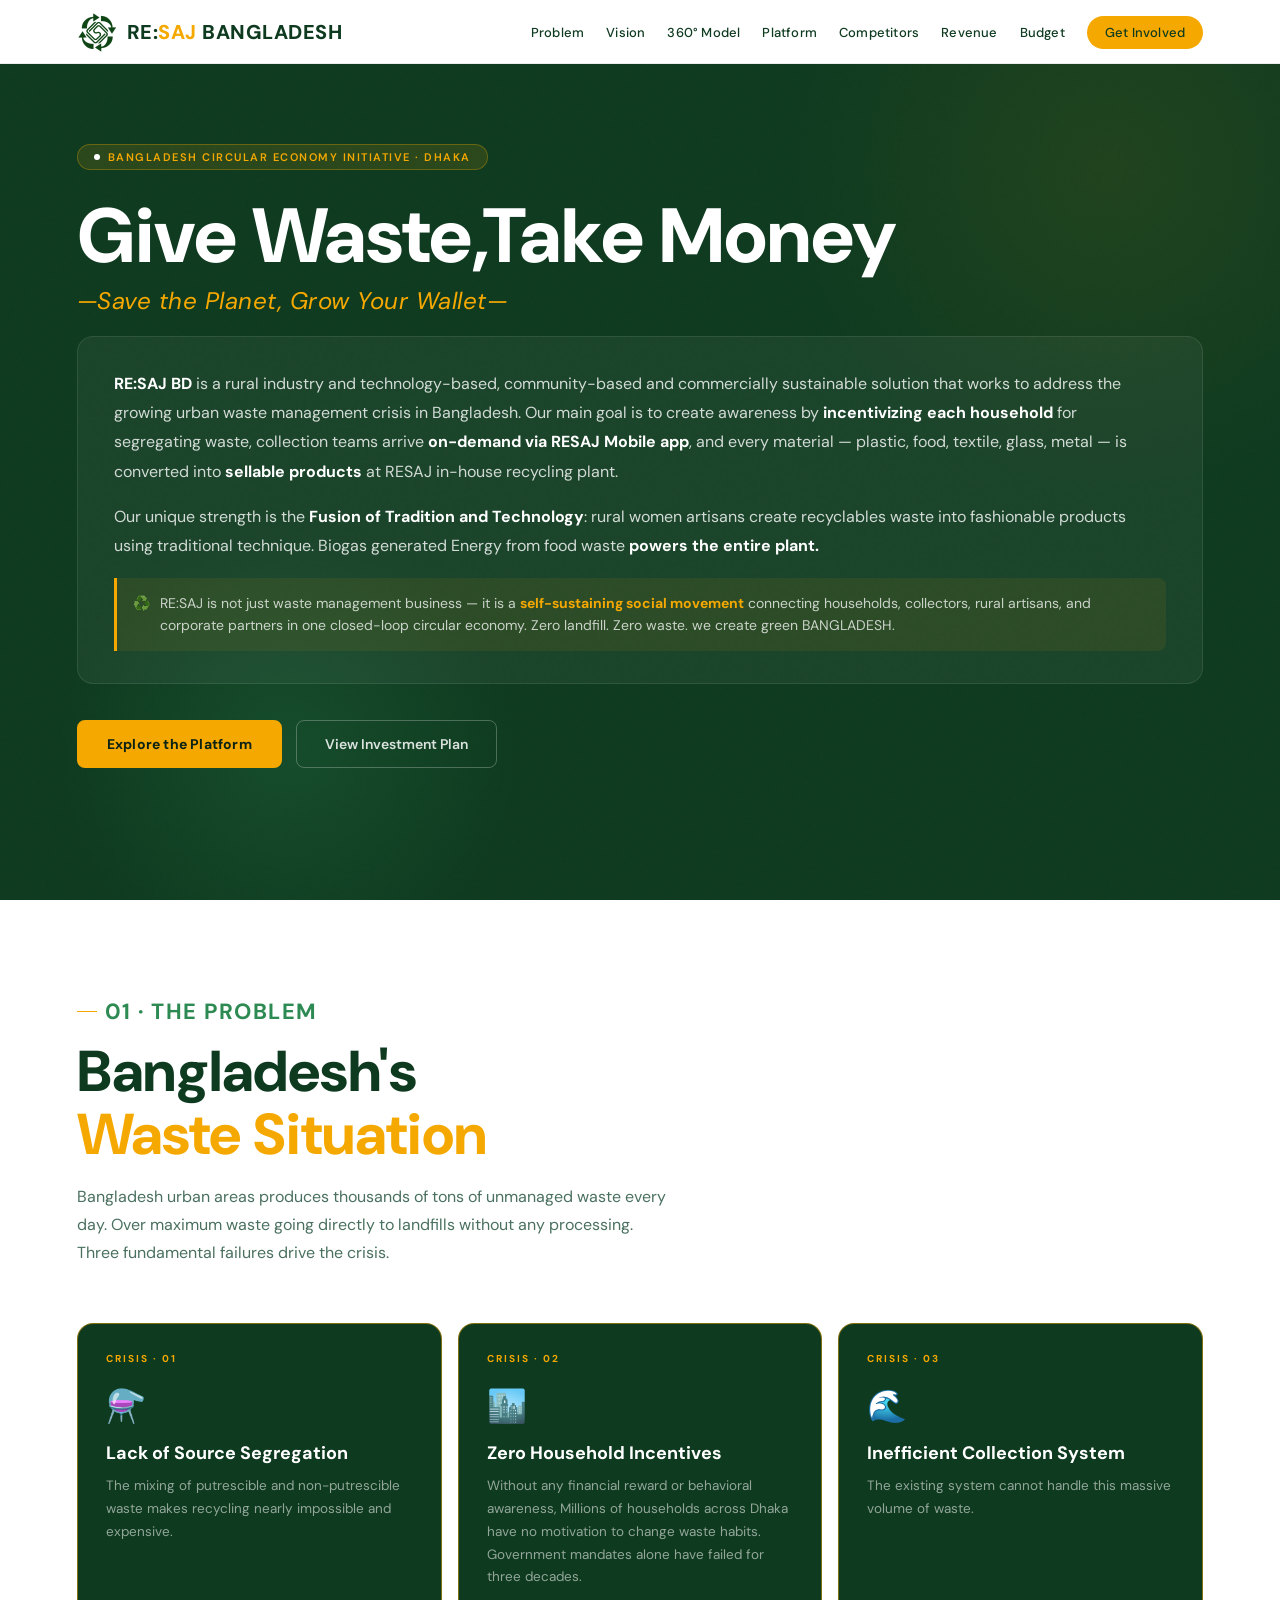
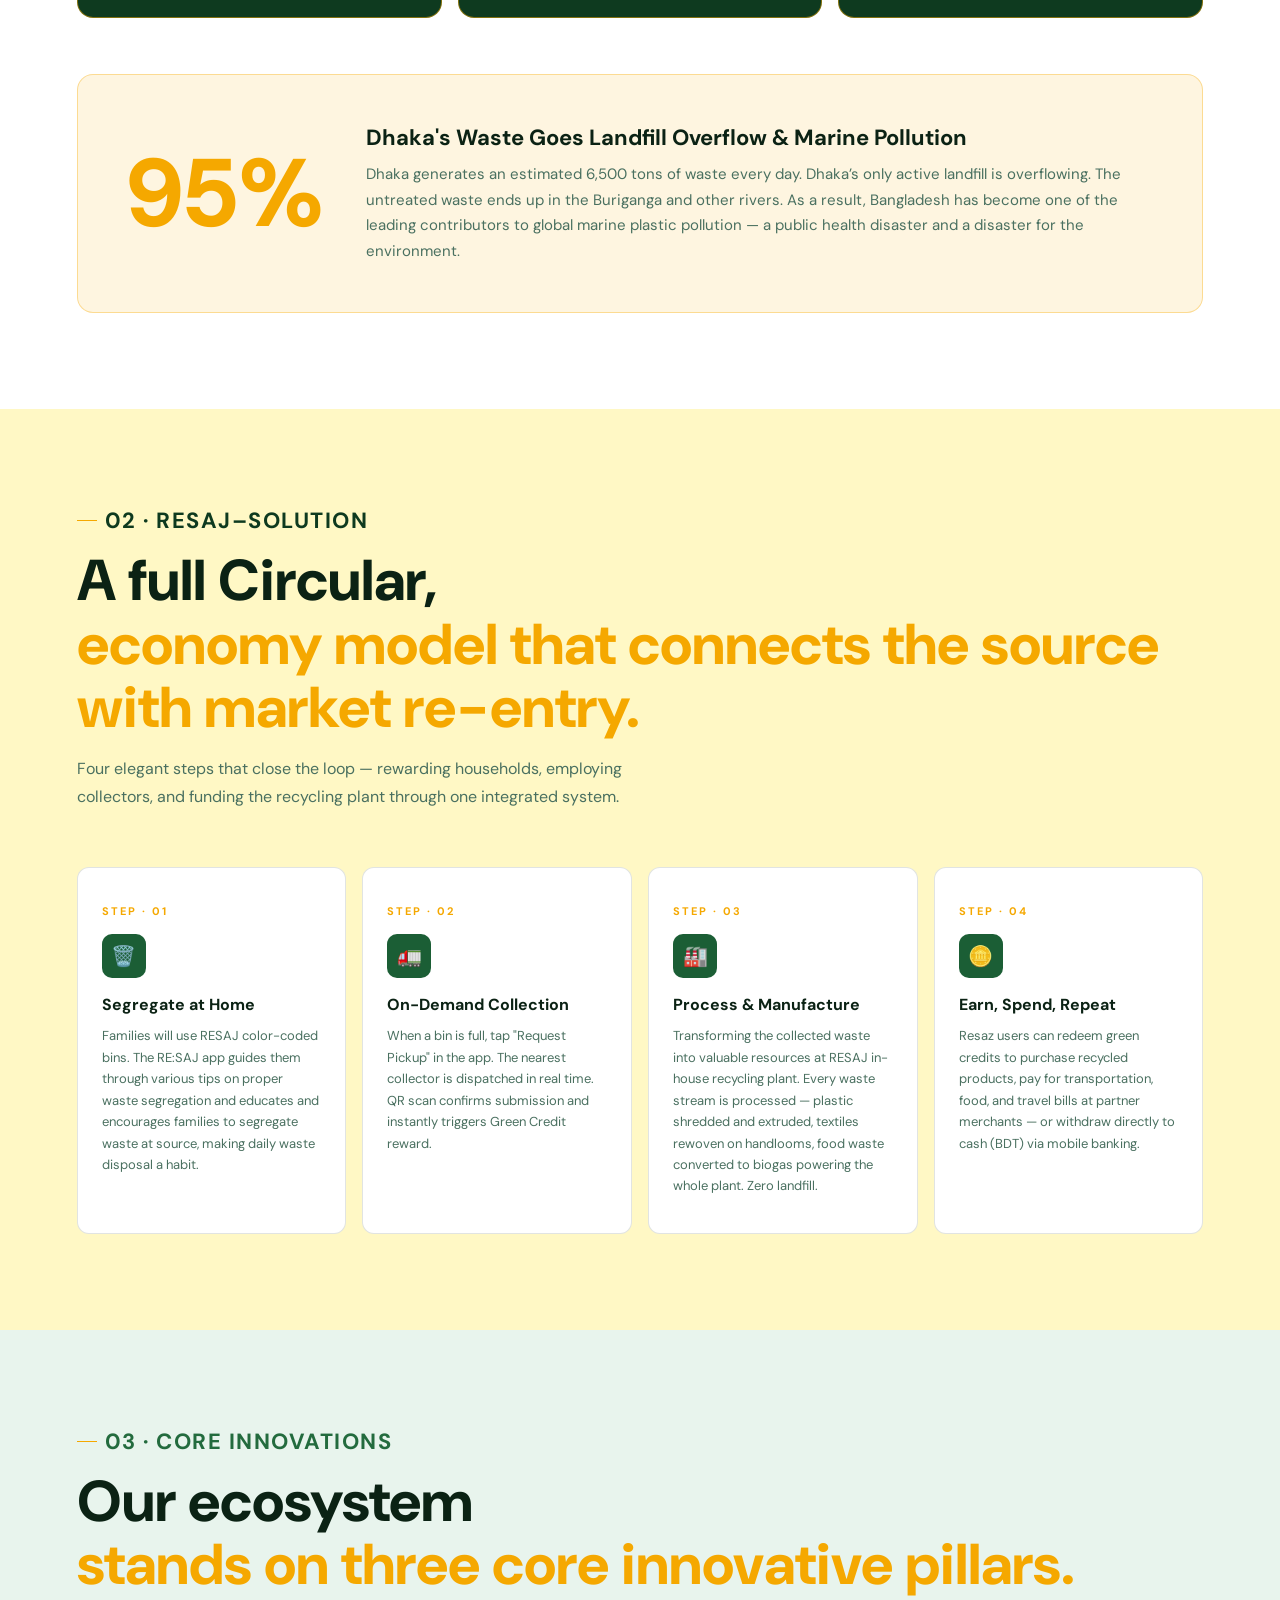
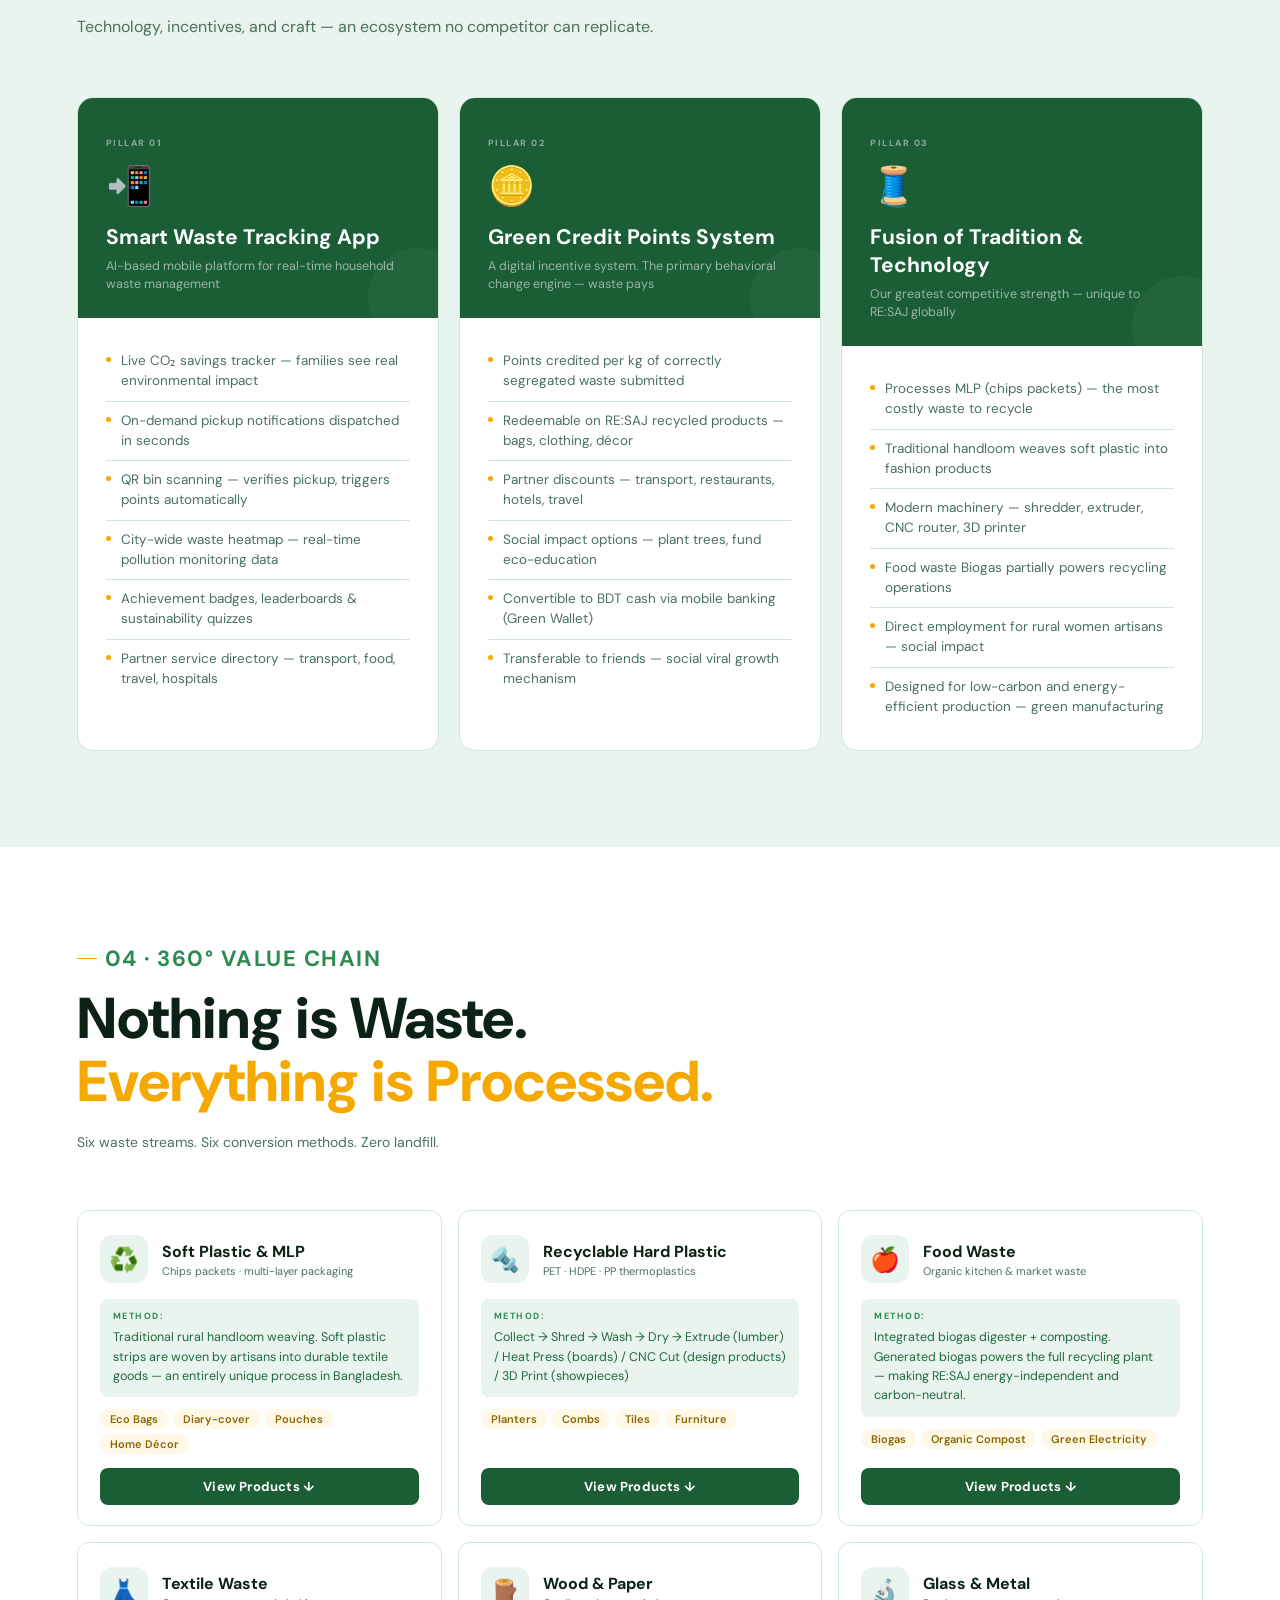
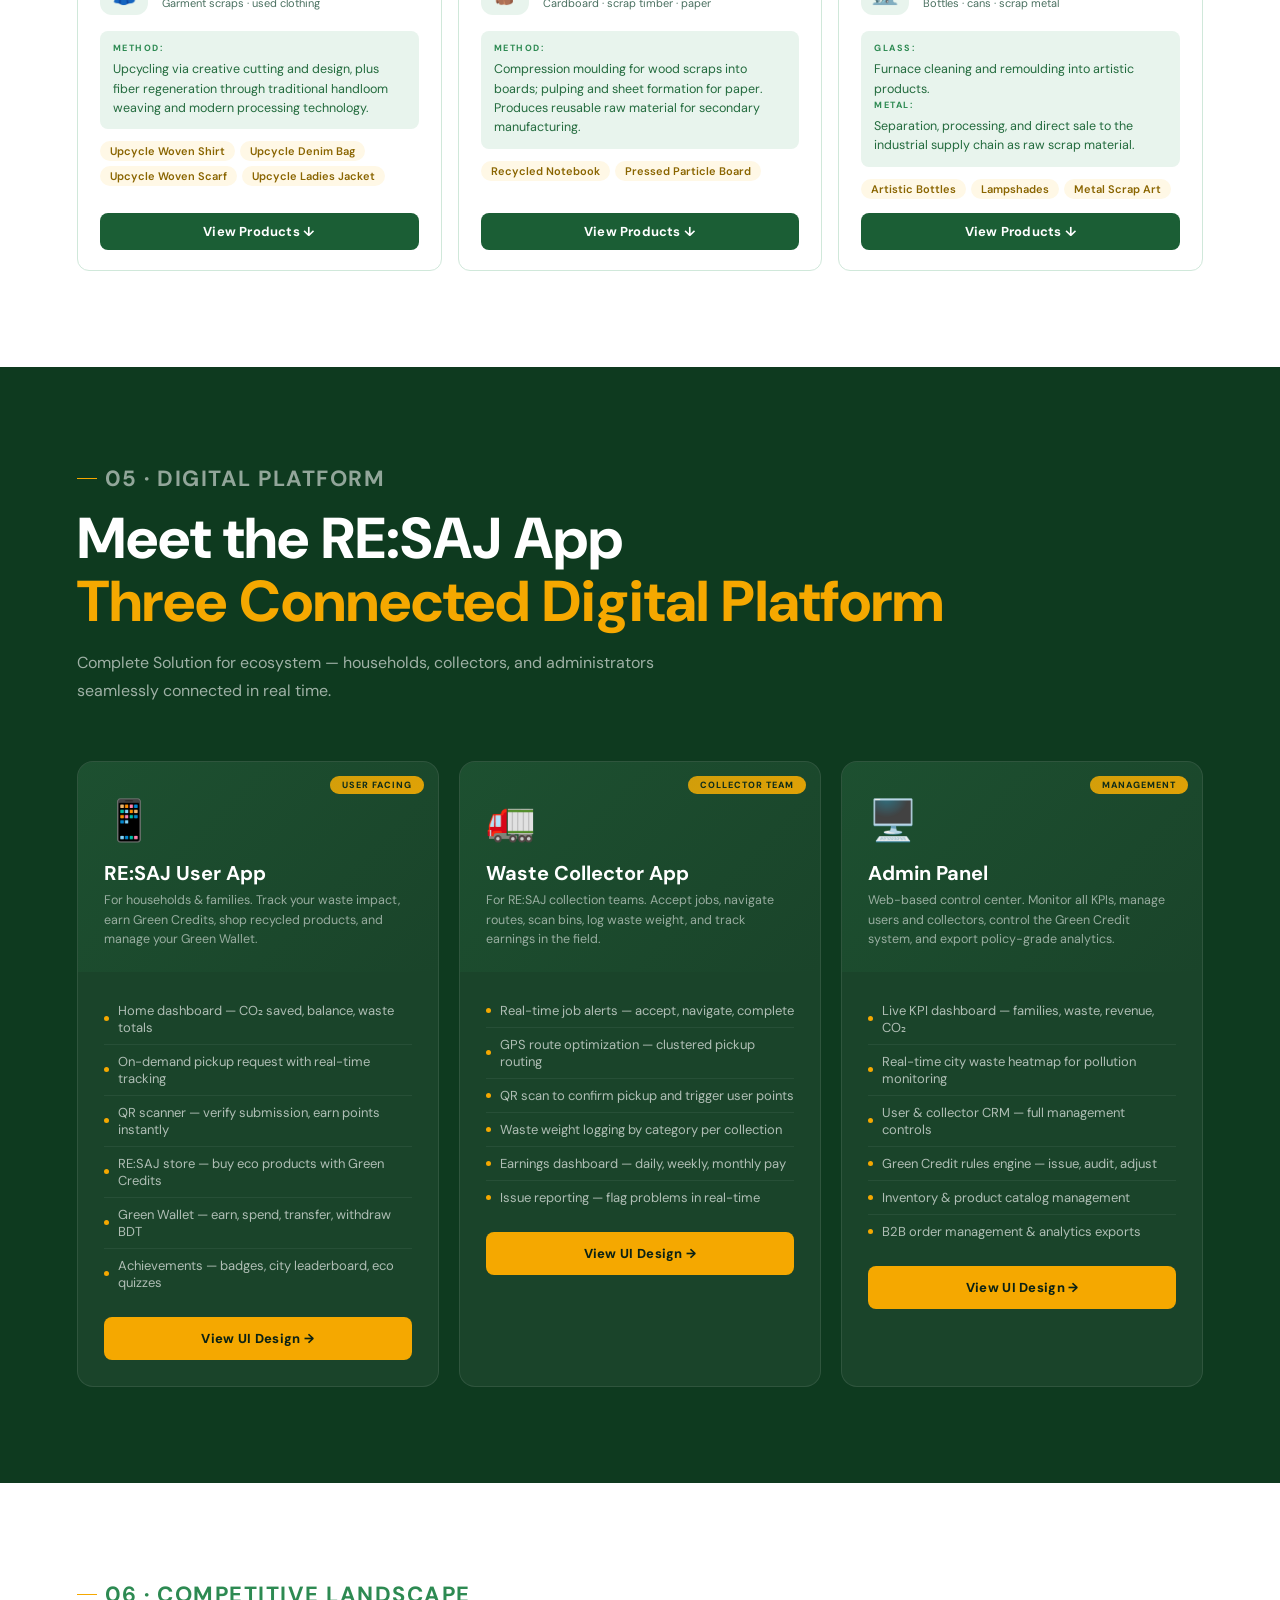
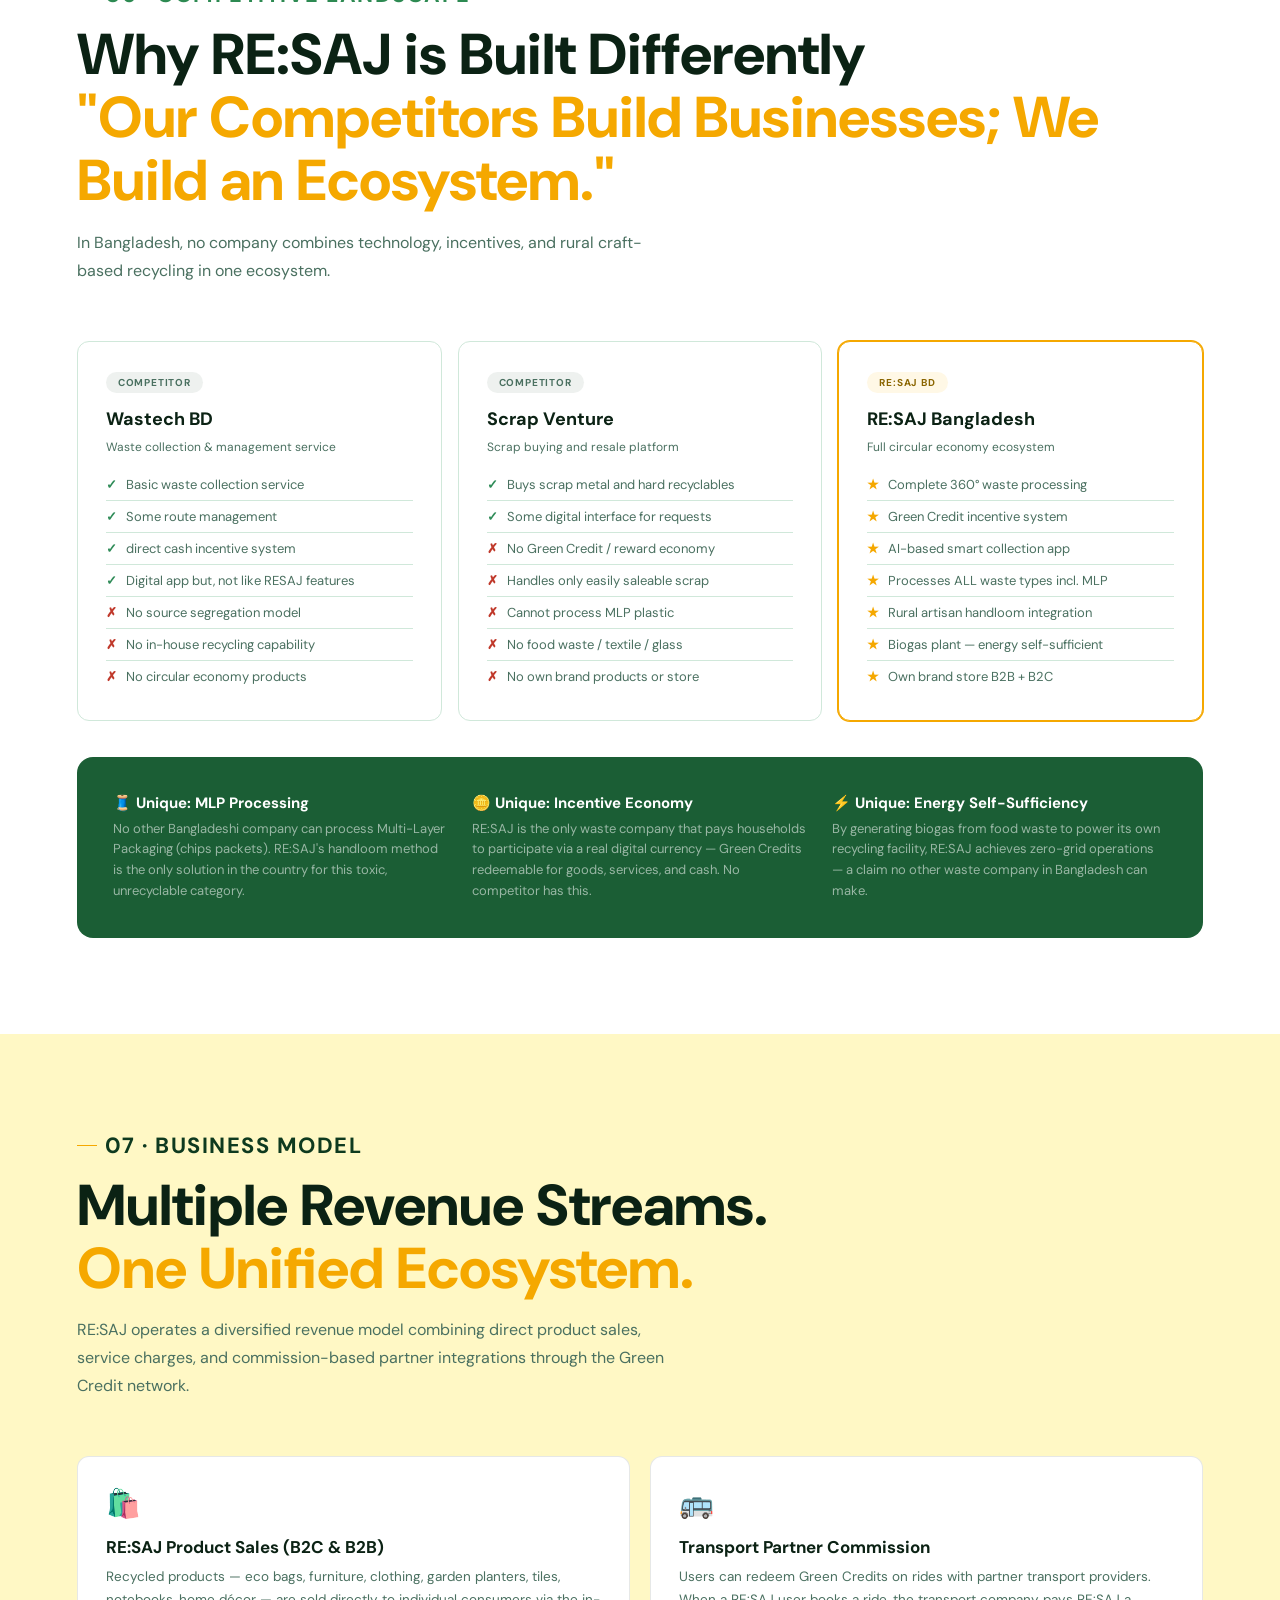
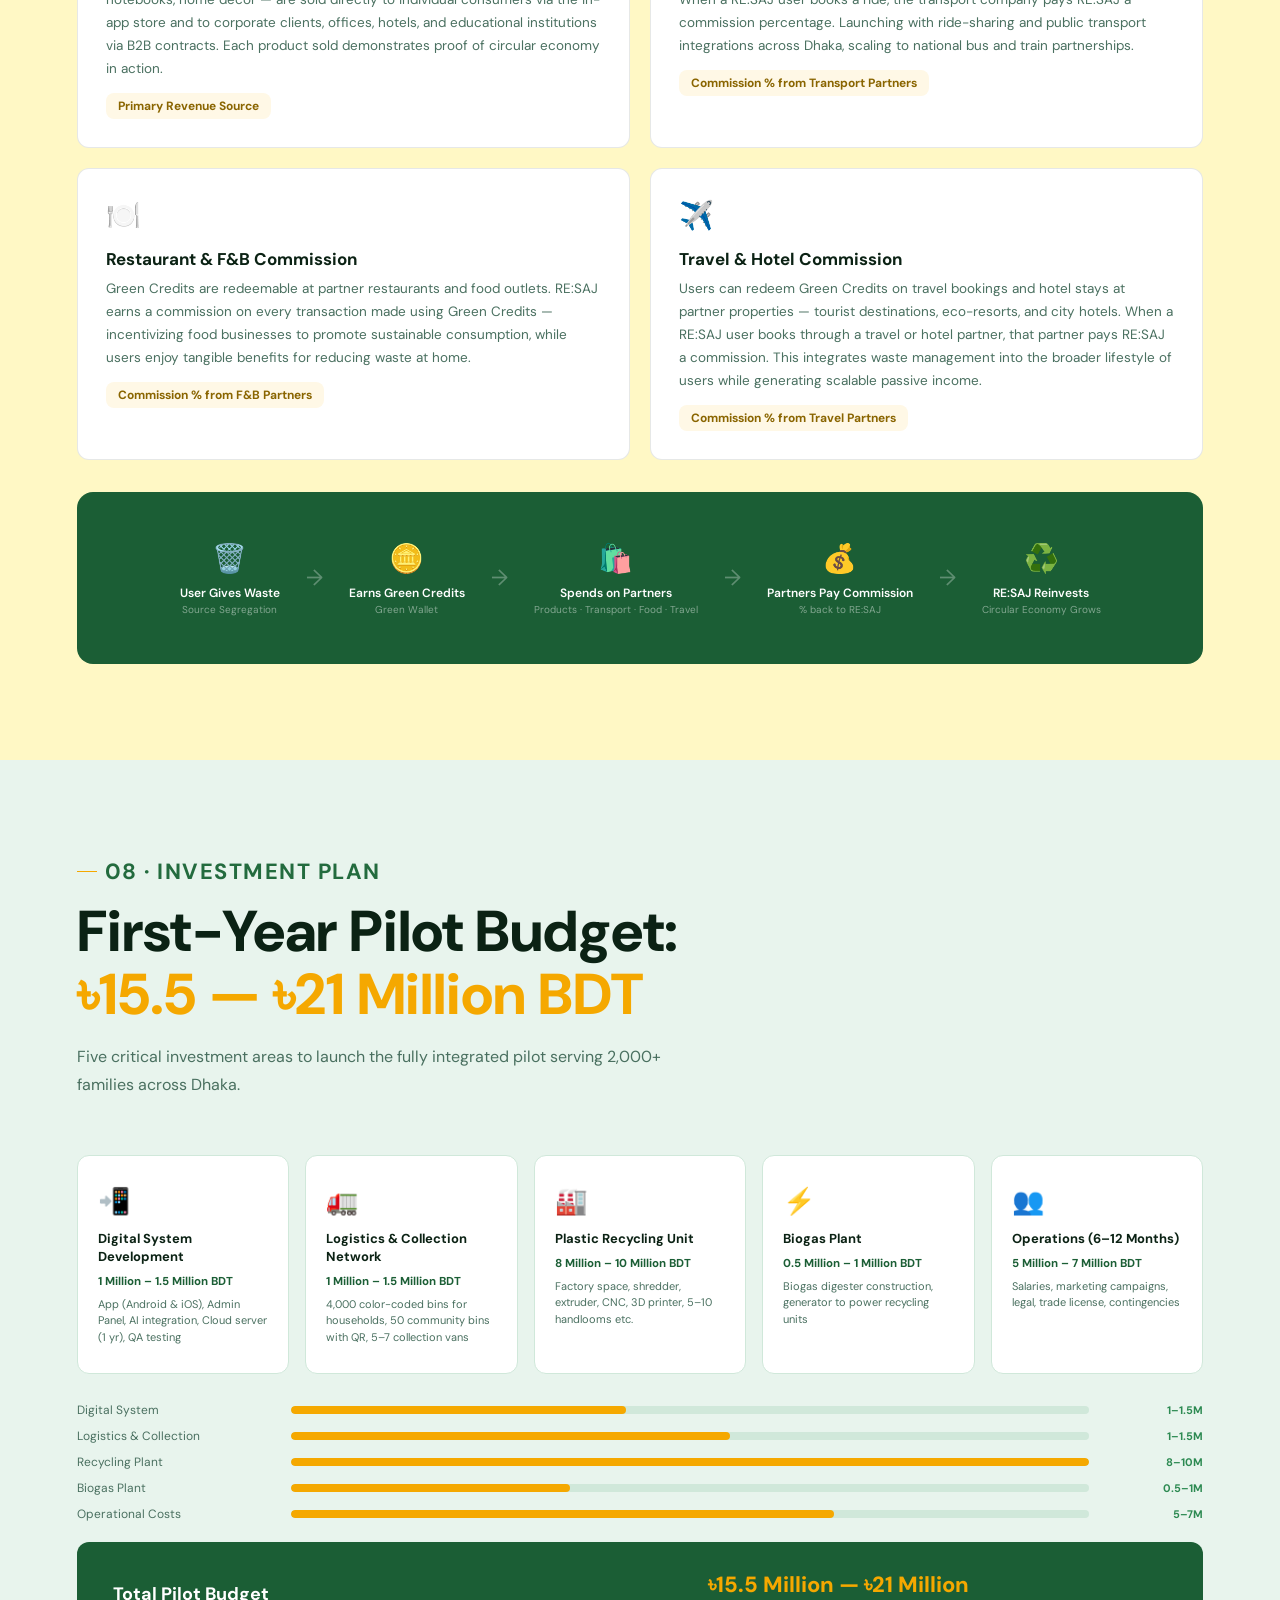
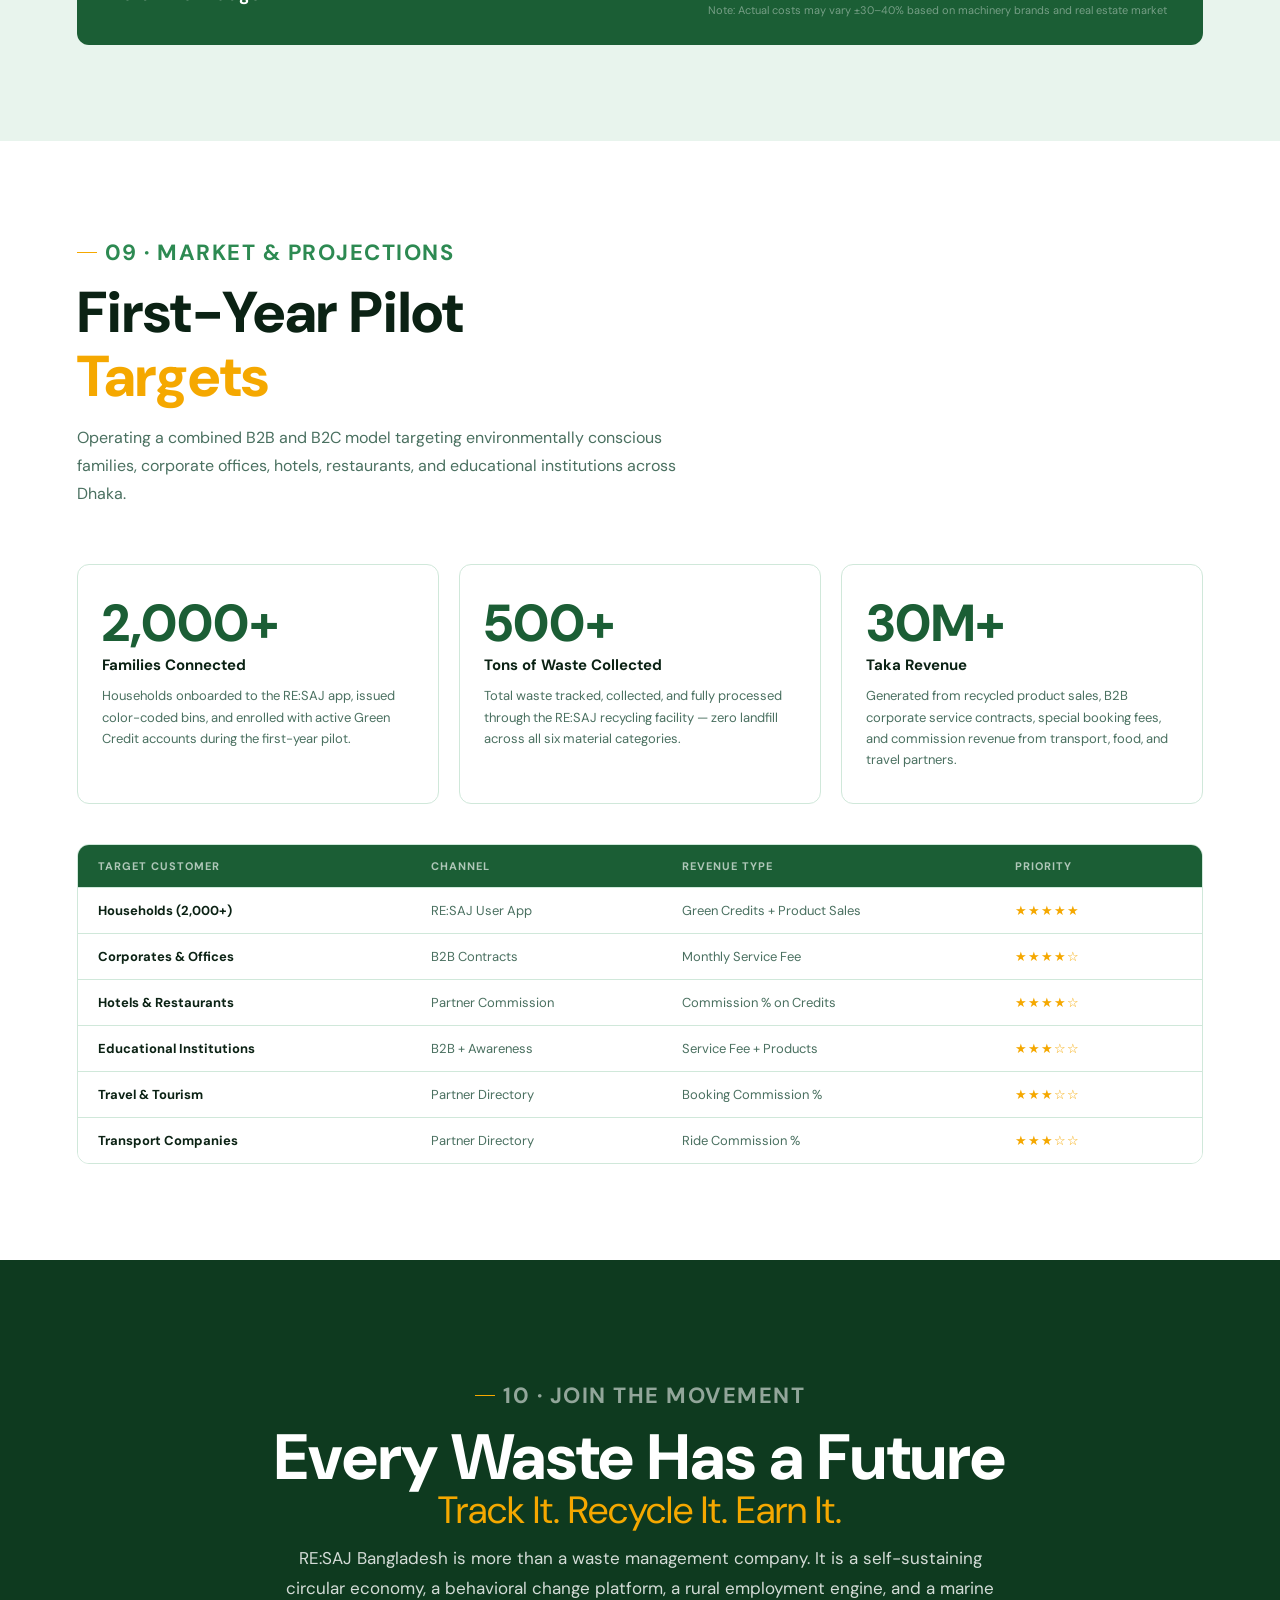
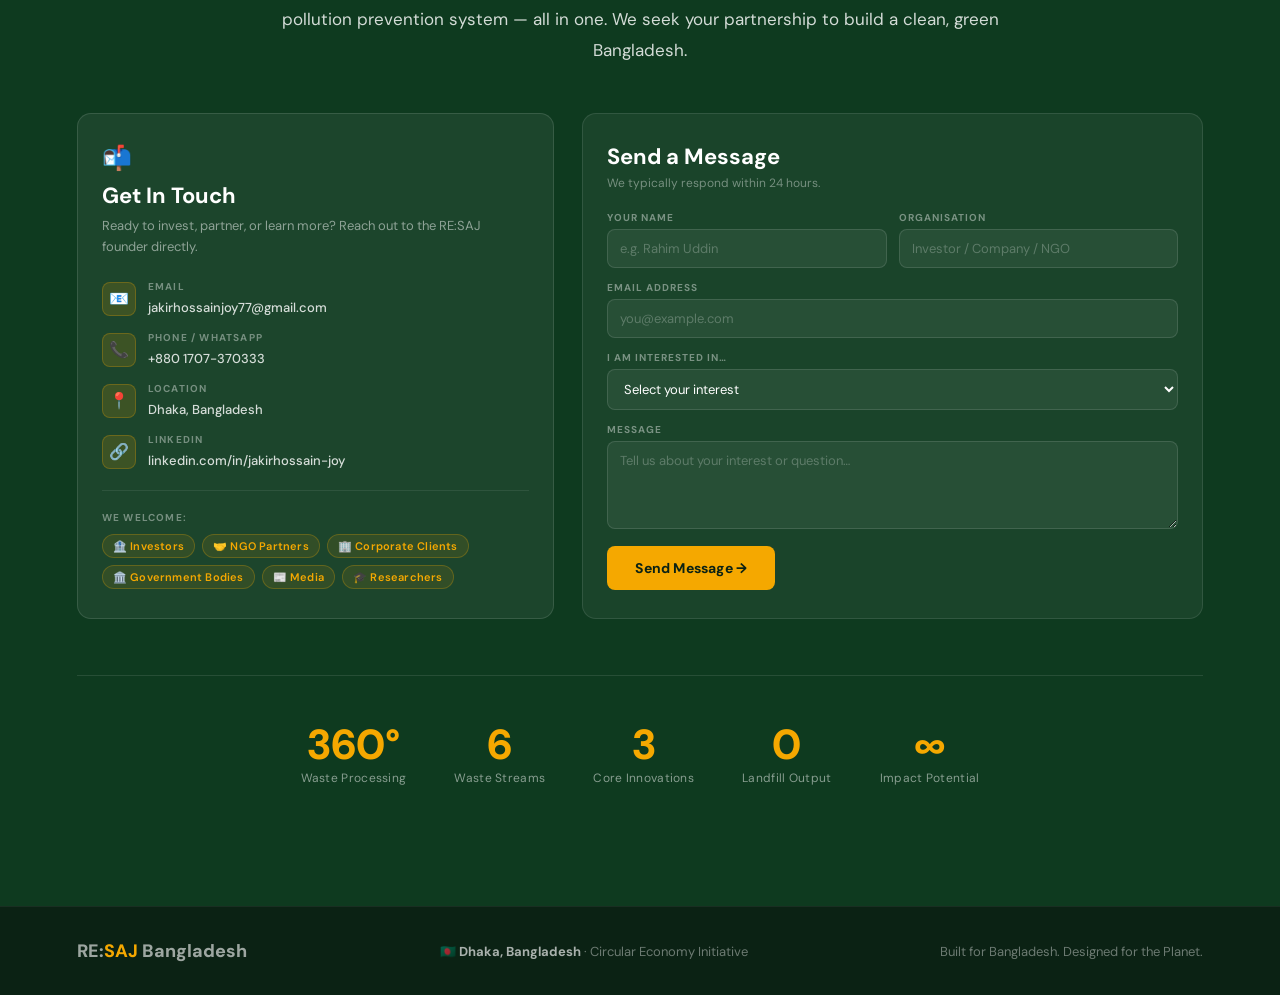
==== index.html @ 131d543c "Add files via upload" ====
<!DOCTYPE html>
<html lang="en">
<head>
<meta charset="UTF-8">
<meta name="viewport" content="width=device-width, initial-scale=1.0">
<title>RE:SAJ Bangladesh — Give Waste, Take Money</title>
<link rel="preconnect" href="https://fonts.googleapis.com">
<link rel="preconnect" href="https://fonts.gstatic.com" crossorigin>
<link href="https://fonts.googleapis.com/css2?family=DM+Sans:ital,opsz,wght@0,9..40,300;0,9..40,400;0,9..40,500;0,9..40,600;0,9..40,700;0,9..40,800;1,9..40,400&display=swap" rel="stylesheet">
<link rel="stylesheet" href="style.css">
</head>
<body>
<!-- ══════════════════════════════════════════
     NAV
══════════════════════════════════════════ -->
<nav><a href="#home" class="nav-brand" style="display: flex; align-items: center; gap: 10px;">
  <img 
    src="images/resaj_logo.png" 
    alt="RE:SAJ Logo" 
    style="height: 40px; width: auto; border-radius: 8px;"
  >
  <div class="nav-wordmark">RE:<em>SAJ</em> BANGLADESH</div>
</a>
  <ul class="nav-links">
    <li><a href="#problem">Problem</a></li>
    <li><a href="#vision">Vision</a></li>
    <li><a href="#waste">360° Model</a></li>
    <li><a href="#apps">Platform</a></li>
    <li><a href="#competitors">Competitors</a></li>
    <li><a href="#business">Revenue</a></li>
    <li><a href="#budget">Budget</a></li>
    <li><a href="#conclusion" class="nav-pill">Get Involved</a></li>
  </ul>
  <button class="hamburger" id="hamburger" aria-label="Toggle menu">
    <span></span><span></span><span></span>
  </button>
</nav>
<div class="mobile-menu" id="mobile-menu">
  <a href="#problem" onclick="closeMobileMenu()">Problem</a>
  <a href="#vision" onclick="closeMobileMenu()">Vision</a>
  <a href="#waste" onclick="closeMobileMenu()">360° Model</a>
  <a href="#apps" onclick="closeMobileMenu()">Platform</a>
  <a href="#competitors" onclick="closeMobileMenu()">Competitors</a>
  <a href="#business" onclick="closeMobileMenu()">Revenue</a>
  <a href="#budget" onclick="closeMobileMenu()">Budget</a>
  <a href="#conclusion" class="mob-pill" onclick="closeMobileMenu()">Get Involved</a>
</div>
<!-- ══════════════════════════════════════════
     HERO
══════════════════════════════════════════ -->
<section class="hero" id="home">
  <div class="hero-glow"></div>
  <div class="hero-glow2"></div>
  <div class="hero-inner">
    <div>
      <div class="hero-eyebrow">
        <span class="pulse"></span>
        Bangladesh Circular Economy Initiative · Dhaka
      </div>
      <h1 class="hero-title display">
        Give Waste,Take Money
      </h1>
      <p class="hero-subtitle"><span class="accent">—Save the Planet, Grow Your Wallet—</span></p></div>
      <!-- HERO SUMMARY — full description instead of app mockup -->
      <div class="hero-summary-card">
        <p>
          <strong>RE:SAJ BD</strong> is a rural industry and technology-based, community-based and commercially sustainable solution that works to address the growing urban waste management crisis in Bangladesh. Our main goal is to create awareness by <strong>incentivizing each household </strong> for segregating waste, collection teams arrive
          <strong>on-demand via RESAJ Mobile app</strong>, and every material — plastic, food, textile, glass, metal —
          is converted into <strong>sellable products</strong> at RESAJ in-house recycling plant.
        </p>
        <p>
          Our unique strength is the <strong>Fusion of Tradition and Technology</strong>: rural women
          artisans create recyclables waste into fashionable products using traditional technique. Biogas generated Energy from food waste
          <strong>powers the entire plant.</strong>
        </p>
        <div class="summary-highlight">
          <span>♻️</span>
          <span>
            RE:SAJ is not just waste management business — it is a <strong>self-sustaining social movement</strong>
            connecting households, collectors, rural artisans, and corporate partners in one
            closed-loop circular economy. Zero landfill. Zero waste. we create green BANGLADESH.
          </span>
        </div>
      </div>
      <div class="hero-ctas">
        <a href="#apps" class="btn-gold">Explore the Platform</a>
        <a href="#budget" class="btn-outline">View Investment Plan</a>
      </div>
  </div><!-- /hero-inner -->
</section>
<!-- ══════════════════════════════════════════
     PROBLEM — 01 The Crisis
══════════════════════════════════════════ -->
<section class="problem-sec" id="problem">
  <div class="wrap">
    <div class="label label-inv">01 · The Problem</div>
    <h2 class="sec-title display">
      <span class="inv">Bangladesh's</span><br>
      <span class="o">Waste Situation</span>
    </h2>
    <p class="sec-lead inv">Bangladesh urban areas produces thousands of tons of unmanaged waste every day. Over maximum waste going directly to landfills without any processing. Three fundamental failures drive the crisis.</p>
    <div class="problem-grid reveal">
      <div class="prob-card">
        <div class="prob-num">CRISIS · 01</div>
        <span class="prob-icon">⚗️</span>
        <h3>Lack of Source Segregation</h3>
        <p>The mixing of putrescible and non-putrescible waste makes recycling nearly impossible and expensive.</p>
      </div>
      <div class="prob-card">
        <div class="prob-num">CRISIS · 02</div>
        <span class="prob-icon">🏙️</span>
        <h3>Zero Household Incentives</h3>
        <p>Without any financial reward or behavioral awareness, Millions of households across Dhaka have no motivation to change waste habits. Government mandates alone have failed for three decades.</p>
      </div>
      <div class="prob-card">
        <div class="prob-num">CRISIS · 03</div>
        <span class="prob-icon">🌊</span>
        <h3>Inefficient Collection System</h3>
        <p>The existing system cannot handle this massive volume of waste.</p>
      </div>
    </div>
    <div class="prob-stat reveal">
      <div class="prob-big-n">95%</div>
      <div class="prob-stat-text">
        <h3>Dhaka's Waste Goes Landfill Overflow & Marine Pollution</h3>
        <p>Dhaka generates an estimated 6,500 tons of waste every day. Dhaka’s only active landfill is overflowing. The untreated waste ends up in the Buriganga and other rivers. As a result, Bangladesh has become one of the leading contributors to global marine plastic pollution — a public health disaster and a disaster for the environment.</p>
      </div>
    </div>
  </div>
</section>
<!-- ══════════════════════════════════════════
     VISION — 02 How RE:SAJ Works
══════════════════════════════════════════ -->
<section class="vision-sec sec" id="vision">
  <div class="wrap">
    <div class="label">02 · RESAJ–Solution</div>
    <h2 class="sec-title display">
      A full Circular,<br><span class="o">economy model that connects the source with market re-entry.</span>
    </h2>
    <p class="sec-lead">Four elegant steps that close the loop — rewarding households, employing collectors, and funding the recycling plant through one integrated system.</p>
    <div class="vision-steps reveal">
      <div class="v-step">
        <div class="v-step-num">STEP · 01</div>
        <div class="v-step-icon">🗑️</div>
        <h3>Segregate at Home</h3>
        <p>Families will use RESAJ color-coded bins. The RE:SAJ app guides them through various tips on proper waste segregation and educates and encourages families to segregate waste at source, making daily waste disposal a habit.</p>
        <div class="v-step-bar"></div>
      </div>
      <div class="v-step">
        <div class="v-step-num">STEP · 02</div>
        <div class="v-step-icon">🚛</div>
        <h3>On-Demand Collection</h3>
        <p>When a bin is full, tap "Request Pickup" in the app. The nearest collector is dispatched in real time. QR scan confirms submission and instantly triggers Green Credit reward.</p>
        <div class="v-step-bar"></div>
      </div>
      <div class="v-step">
        <div class="v-step-num">STEP · 03</div>
        <div class="v-step-icon">🏭</div>
        <h3>Process & Manufacture</h3>
        <p>Transforming the collected waste into valuable resources at RESAJ in-house recycling plant. Every waste stream is processed — plastic shredded and extruded, textiles rewoven on handlooms, food waste converted to biogas powering the whole plant. Zero landfill.</p>
        <div class="v-step-bar"></div>
      </div>
      <div class="v-step">
        <div class="v-step-num">STEP · 04</div>
        <div class="v-step-icon">🪙</div>
        <h3>Earn, Spend, Repeat</h3>
        <p>Resaz users can redeem green credits to purchase recycled products, pay for transportation, food, and travel bills at partner merchants — or withdraw directly to cash (BDT) via mobile banking.</p>
        <div class="v-step-bar"></div>
      </div>
    </div>
  </div>
</section>
<!-- ══════════════════════════════════════════
     INNOVATIONS — 03 Core Pillars
══════════════════════════════════════════ -->
<section class="innov-sec sec" id="innovations">
  <div class="wrap">
    <div class="label">03 · Core Innovations</div>
    <h2 class="sec-title display">
      Our ecosystem <br><span class="o">stands on three core innovative pillars.</span>
    </h2>
    <p class="sec-lead">Technology, incentives, and craft — an ecosystem no competitor can replicate.</p>
<div class="innov-grid">
  <div class="innov-card">
    <div class="innov-head">
      <div class="innov-pill">Pillar 01</div>
      <span class="innov-ico">📲</span>
      <h3>Smart Waste Tracking App</h3>
      <p>AI-based mobile platform for real-time household waste management</p>
    </div>
    <div class="innov-body">
      <ul class="innov-list">
        <li><span class="innov-dot"></span>Live CO₂ savings tracker — families see real environmental impact</li>
        <li><span class="innov-dot"></span>On-demand pickup notifications dispatched in seconds</li>
        <li><span class="innov-dot"></span>QR bin scanning — verifies pickup, triggers points automatically</li>
        <li><span class="innov-dot"></span>City-wide waste heatmap — real-time pollution monitoring data</li>
        <li><span class="innov-dot"></span>Achievement badges, leaderboards & sustainability quizzes</li>
        <li><span class="innov-dot"></span>Partner service directory — transport, food, travel, hospitals</li>
      </ul>
    </div>
  </div>
  <div class="innov-card">
    <div class="innov-head">
      <div class="innov-pill">Pillar 02</div>
      <span class="innov-ico">🪙</span>
      <h3>Green Credit Points System</h3>
      <p>A digital incentive system. The primary behavioral change engine — waste pays</p>
    </div>
    <div class="innov-body">
      <ul class="innov-list">
        <li><span class="innov-dot"></span>Points credited per kg of correctly segregated waste submitted</li>
        <li><span class="innov-dot"></span>Redeemable on RE:SAJ recycled products — bags, clothing, décor</li>
        <li><span class="innov-dot"></span>Partner discounts — transport, restaurants, hotels, travel</li>
        <li><span class="innov-dot"></span>Social impact options — plant trees, fund eco-education</li>
        <li><span class="innov-dot"></span>Convertible to BDT cash via mobile banking (Green Wallet)</li>
        <li><span class="innov-dot"></span>Transferable to friends — social viral growth mechanism</li>
      </ul>
    </div>
  </div>
  <div class="innov-card">
    <div class="innov-head">
      <div class="innov-pill">Pillar 03</div>
      <span class="innov-ico">🧵</span>
      <h3>Fusion of Tradition &amp; Technology</h3>
      <p>Our greatest competitive strength — unique to RE:SAJ globally</p>
    </div>
    <div class="innov-body">
      <ul class="innov-list">
        <li><span class="innov-dot"></span>Processes MLP (chips packets) — the most costly waste to recycle</li>
        <li><span class="innov-dot"></span>Traditional handloom weaves soft plastic into fashion products</li>
        <li><span class="innov-dot"></span>Modern machinery — shredder, extruder, CNC router, 3D printer</li>
        <li><span class="innov-dot"></span>Food waste Biogas partially powers recycling operations</li>
        <li><span class="innov-dot"></span>Direct employment for rural women artisans — social impact</li>
        <li><span class="innov-dot"></span>Designed for low-carbon and energy-efficient production — green manufacturing</li>
      </ul>
    </div>
  </div>
</div>
</div>
</section>
<!-- ══════════════════════════════════════════
     WASTE 360 — 04 Value Chain
══════════════════════════════════════════ -->
<section class="waste-sec sec" id="waste">
  <div class="wrap">
  <div class="waste-header-row">
  <div>
    <div class="label">04 · 360° Value Chain</div>
    <h2 class="sec-title display">
      Nothing is Waste.<br><span class="o">Everything is Processed.</span>
    </h2>
    <p class="sec-lead" style="font-size:14px;">Six waste streams. Six conversion methods. Zero landfill.</p>
  </div>
</div>
    <div class="waste-grid reveal">
      <!-- CARD 1: Soft Plastic & MLP -->
      <div class="w-card">
        <div class="w-card-top">
          <div class="w-emoji-wrap">♻️</div>
          <div>
            <h3>Soft Plastic &amp; MLP</h3>
            <div class="w-card-type">Chips packets · multi-layer packaging</div>
          </div>
        </div>
        <div class="w-card-body">
          <div class="w-method">
            <strong>Method:</strong>Traditional rural handloom weaving. Soft plastic strips are woven by artisans into durable textile goods — an entirely unique process in Bangladesh.
          </div>
          <div class="w-tags">
            <span class="w-tag">Eco Bags</span>
            <span class="w-tag">Diary-cover</span>
            <span class="w-tag">Pouches</span>
            <span class="w-tag">Home Décor</span>
          </div>
        </div>
        <div class="w-card-footer">
          <button class="w-card-btn">View Products ↓</button>
        </div>
        <div class="w-products-panel">
          <div class="w-prod-label">Products from Soft Plastic</div>
          <div class="w-prod-grid">
            <div class="w-prod-item">
              <div class="w-prod-img">
                <img src="images/handcrafted-basketry-sling-bag.jpg">
              </div>
              <div class="w-prod-info">
                <div class="w-prod-name">Woven Eco Bag</div>
                <div class="w-prod-price">৳250</div>
              </div>
            </div>
            <div class="w-prod-item">
              <div class="w-prod-img">
                <img src="images/diary-cover.jpg">
              </div>
              <div class="w-prod-info">
                <div class="w-prod-name">Diary Cover</div>
                <div class="w-prod-price">৳400</div>
              </div>
            </div>
            <div class="w-prod-item">
              <div class="w-prod-img">
                <img src="images/baguette-bag.jpg">
              </div>
              <div class="w-prod-info">
                <div class="w-prod-name">Woven Pouch</div>
                <div class="w-prod-price">৳180</div>
              </div>
            </div>
            <div class="w-prod-item">
              <div class="w-prod-img">
                <img src="images/handwoven-upcycled-small-grow-pot.jpg">
              </div>
              <div class="w-prod-info">
                <div class="w-prod-name">Home Décor</div>
                <div class="w-prod-price">৳350</div>
              </div>
            </div>
          </div>
        </div>
      </div>
      <!-- CARD 2: Hard Plastic -->
      <div class="w-card">
        <div class="w-card-top">
          <div class="w-emoji-wrap">🔩</div>
          <div>
            <h3>Recyclable Hard Plastic</h3>
            <div class="w-card-type">PET · HDPE · PP thermoplastics</div>
          </div>
        </div>
        <div class="w-card-body">
          <div class="w-method">
            <strong>Method:</strong>Collect → Shred → Wash → Dry → Extrude (lumber) / Heat Press (boards) / CNC Cut (design products) / 3D Print (showpieces)
          </div>
          <div class="w-tags">
            <span class="w-tag">Planters</span>
            <span class="w-tag">Combs</span>
            <span class="w-tag">Tiles</span>
            <span class="w-tag">Furniture</span>
          </div>
        </div>
        <div class="w-card-footer">
          <button class="w-card-btn">View Products ↓</button>
        </div>
        <div class="w-products-panel">
          <div class="w-prod-label">Products from Hard Plastic</div>
          <div class="w-prod-grid">
            <div class="w-prod-item">
              <div class="w-prod-img">
                <img src="images/Recycled_Planter.jpg">
              </div>
              <div class="w-prod-info">
                <div class="w-prod-name">Recycled Planter</div>
                <div class="w-prod-price">৳350</div>
              </div>
            </div>
            <div class="w-prod-item">
              <div class="w-prod-img">
                <img src="images/Recycled_Plastic_combs.jpg">
              </div>
              <div class="w-prod-info">
                <div class="w-prod-name">Recycled Plastic Combs</div>
                <div class="w-prod-price">৳600</div>
              </div>
            </div>
            <div class="w-prod-item">
              <div class="w-prod-img">
                <img src="images/Plastic_Bottle_Tile.jpg">
              </div>
              <div class="w-prod-info">
                <div class="w-prod-name">Eco Tiles</div>
                <div class="w-prod-price">৳120/pc</div>
              </div>
            </div>
            <div class="w-prod-item">
              <div class="w-prod-img">
                <img src="images/recycled_furniture.jpg">
              </div>
              <div class="w-prod-info">
                <div class="w-prod-name">Recycled Furniture</div>
                <div class="w-prod-price">৳2,200</div>
              </div>
            </div>
          </div>
        </div>
      </div>
      <!-- CARD 3: Food Waste -->
      <div class="w-card">
        <div class="w-card-top">
          <div class="w-emoji-wrap">🍎</div>
          <div>
            <h3>Food Waste</h3>
            <div class="w-card-type">Organic kitchen &amp; market waste</div>
          </div>
        </div>
        <div class="w-card-body">
          <div class="w-method">
            <strong>Method:</strong>Integrated biogas digester + composting. Generated biogas powers the full recycling plant — making RE:SAJ energy-independent and carbon-neutral.
          </div>
          <div class="w-tags">
            <span class="w-tag">Biogas </span>
            <span class="w-tag">Organic Compost</span>
            <span class="w-tag">Green Electricity</span>
          </div>
        </div>
        <div class="w-card-footer">
          <button class="w-card-btn">View Products ↓</button>
        </div>
        <div class="w-products-panel">
          <div class="w-prod-label">Products from Food Waste</div>
          <div class="w-prod-grid">
            <div class="w-prod-item">
              <div class="w-prod-img">
                <img src="images/biogas.jpg">
              </div>
              <div class="w-prod-info">
                <div class="w-prod-name">Biogas</div>
                <div class="w-prod-price">RESAJ Plant Power</div>
              </div>
            </div>
            <div class="w-prod-item">
              <div class="w-prod-img">
                <img src="images/Organic_Compost.jpg">
              </div>
              <div class="w-prod-info">
                <div class="w-prod-name">Organic Compost</div>
                <div class="w-prod-price">৳80/kg</div>
              </div>
            </div>
          </div>
        </div>
      </div>
      <!-- CARD 4: Textile Waste -->
      <div class="w-card">
        <div class="w-card-top">
          <div class="w-emoji-wrap">👗</div>
          <div>
            <h3>Textile Waste</h3>
            <div class="w-card-type">Garment scraps · used clothing</div>
          </div>
        </div>
        <div class="w-card-body">
          <div class="w-method">
            <strong>Method:</strong>Upcycling via creative cutting and design, plus fiber regeneration through traditional handloom weaving and modern processing technology.
          </div>
          <div class="w-tags">
            <span class="w-tag">Upcycle Woven Shirt</span>
            <span class="w-tag">Upcycle Denim Bag</span>
            <span class="w-tag">Upcycle Woven Scarf</span>
            <span class="w-tag">Upcycle Ladies Jacket</span>
          </div>
        </div>
        <div class="w-card-footer">
          <button class="w-card-btn">View Products ↓</button>
        </div>
        <div class="w-products-panel">
          <div class="w-prod-label">Products from Textile Waste</div>
          <div class="w-prod-grid">
            <div class="w-prod-item">
              <div class="w-prod-img">
                <img src="images/upcycle_woven_shirt.jpg">
              </div>
              <div class="w-prod-info">
                <div class="w-prod-name">Upcycle Woven Shirt</div>
                <div class="w-prod-price">৳250</div>
              </div>
            </div>
            <div class="w-prod-item">
              <div class="w-prod-img">
                <img src="images/upcycled-denim-laptop-bag.jpg">
              </div>
              <div class="w-prod-info">
                <div class="w-prod-name">Upcycle Denim Bag</div>
                <div class="w-prod-price">৳150</div>
              </div>
            </div>
            <div class="w-prod-item">
              <div class="w-prod-img">
                <img src="images/upcycle_woven_scarf.jpg">
              </div>
              <div class="w-prod-info">
                <div class="w-prod-name">Upcycle Woven Scarf</div>
                <div class="w-prod-price">৳200</div>
              </div>
            </div>
            <div class="w-prod-item">
              <div class="w-prod-img">
                <img src="images/upcycle_ladies_jacket.jpg">
              </div>
              <div class="w-prod-info">
                <div class="w-prod-name">Upcycle Ladies Jacket</div>
                <div class="w-prod-price">৳300</div>
              </div>
            </div>
          </div>
        </div>
      </div>
      <!-- CARD 5: Wood & Paper -->
      <div class="w-card">
        <div class="w-card-top">
          <div class="w-emoji-wrap">🪵</div>
          <div>
            <h3>Wood &amp; Paper</h3>
            <div class="w-card-type">Cardboard · scrap timber · paper</div>
          </div>
        </div>
        <div class="w-card-body">
          <div class="w-method">
            <strong>Method:</strong>Compression moulding for wood scraps into boards; pulping and sheet formation for paper. Produces reusable raw material for secondary manufacturing.
          </div>
          <div class="w-tags">
            <span class="w-tag">Recycled Notebook</span>
            <span class="w-tag">Pressed Particle Board</span>
          </div>
        </div>
        <div class="w-card-footer">
          <button class="w-card-btn">View Products ↓</button>
        </div>
        <div class="w-products-panel">
          <div class="w-prod-label">Products from Wood &amp; Paper</div>
          <div class="w-prod-grid">
            <div class="w-prod-item">
              <div class="w-prod-img">
                <img src="images/Recycled_Notebook.jpg">
              </div>
              <div class="w-prod-info">
                <div class="w-prod-name">Recycled Notebook</div>
                <div class="w-prod-price">৳150</div>
              </div>
            </div>
            <div class="w-prod-item">
              <div class="w-prod-img">
                <img src="images/Pressed_Partex_Board.jpg">
              </div>
              <div class="w-prod-info">
                <div class="w-prod-name">Pressed Partex Board</div>
                <div class="w-prod-price">৳500/sheet</div>
              </div>
            </div>
          </div>
        </div>
      </div>
      <!-- CARD 6: Glass & Metal -->
      <div class="w-card">
        <div class="w-card-top">
          <div class="w-emoji-wrap">🔬</div>
          <div>
            <h3>Glass &amp; Metal</h3>
            <div class="w-card-type">Bottles · cans · scrap metal</div>
          </div>
        </div>
        <div class="w-card-body">
          <div class="w-method">
            <strong>Glass:</strong> Furnace cleaning and remoulding into artistic products. <strong>Metal:</strong> Separation, processing, and direct sale to the industrial supply chain as raw scrap material.
          </div>
          <div class="w-tags">
            <span class="w-tag">Artistic Bottles</span>
            <span class="w-tag">Lampshades</span>
            <span class="w-tag">Metal Scrap Art</span>
          </div>
        </div>
        <div class="w-card-footer">
          <button class="w-card-btn">View Products ↓</button>
        </div>
        <div class="w-products-panel">
          <div class="w-prod-label">Products from Glass &amp; Metal</div>
          <div class="w-prod-grid">
            <div class="w-prod-item">
              <div class="w-prod-img">
                <img src="images/Recycled_Glass_Products.jpg">
              </div>
              <div class="w-prod-info">
                <div class="w-prod-name">Art Glass Bottle</div>
                <div class="w-prod-price">৳380</div>
              </div>
            </div>
            <div class="w-prod-item">
              <div class="w-prod-img">
                <img src="images/waste_glass_lamp.jpg">
              </div>
              <div class="w-prod-info">
                <div class="w-prod-name">Glass Lampshade</div>
                <div class="w-prod-price">৳750</div>
              </div>
            </div>
            <div class="w-prod-item">
              <div class="w-prod-img">
                <img src="images/metal_scrap_art.jpg">
              </div>
              <div class="w-prod-info">
                <div class="w-prod-name"> Metal Scrap Art</div>
                <div class="w-prod-price">B2B Rate</div>
              </div>
            </div>
          </div>
        </div>
      </div>
    </div><!-- /waste-grid -->
  </div>
</section>
<!-- ══════════════════════════════════════════
     APPS — 05 Digital Platform
══════════════════════════════════════════ -->
<section class="apps-sec sec" id="apps">
  <div class="wrap">
    <div class="label label-inv">05 · Digital Platform</div>
    <h2 class="sec-title display">
      <span class="inv">Meet the RE:SAJ App</span><br>
      <span class="o">Three Connected Digital Platform</span>
    </h2>
    <p class="sec-lead inv">Complete Solution for ecosystem — households, collectors, and administrators seamlessly connected in real time.</p>
    <div class="apps-grid">
      <!-- User App Card -->
      <div class="app-card reveal" onclick="openModal('user')">
        <div class="app-card-tag">User Facing</div>
        <div class="app-card-head">
          <span class="app-card-ico">📱</span>
          <h3>RE:SAJ User App</h3>
          <p>For households &amp; families. Track your waste impact, earn Green Credits, shop recycled products, and manage your Green Wallet.</p>
        </div>
        <div class="app-card-body">
          <ul class="app-feat-list">
            <li><span class="feat-dot"></span>Home dashboard — CO₂ saved, balance, waste totals</li>
            <li><span class="feat-dot"></span>On-demand pickup request with real-time tracking</li>
            <li><span class="feat-dot"></span>QR scanner — verify submission, earn points instantly</li>
            <li><span class="feat-dot"></span>RE:SAJ store — buy eco products with Green Credits</li>
            <li><span class="feat-dot"></span>Green Wallet — earn, spend, transfer, withdraw BDT</li>
            <li><span class="feat-dot"></span>Achievements — badges, city leaderboard, eco quizzes</li>
          </ul>
          <button class="app-open-btn">View UI Design →</button>
        </div>
      </div>
      <!-- Collector App Card -->
      <div class="app-card reveal" style="transition-delay:.12s" onclick="openModal('collector')">
        <div class="app-card-tag">Collector Team</div>
        <div class="app-card-head">
          <span class="app-card-ico">🚛</span>
          <h3>Waste Collector App</h3>
          <p>For RE:SAJ collection teams. Accept jobs, navigate routes, scan bins, log waste weight, and track earnings in the field.</p>
        </div>
        <div class="app-card-body">
          <ul class="app-feat-list">
            <li><span class="feat-dot"></span>Real-time job alerts — accept, navigate, complete</li>
            <li><span class="feat-dot"></span>GPS route optimization — clustered pickup routing</li>
            <li><span class="feat-dot"></span>QR scan to confirm pickup and trigger user points</li>
            <li><span class="feat-dot"></span>Waste weight logging by category per collection</li>
            <li><span class="feat-dot"></span>Earnings dashboard — daily, weekly, monthly pay</li>
            <li><span class="feat-dot"></span>Issue reporting — flag problems in real-time</li>
          </ul>
          <button class="app-open-btn">View UI Design →</button>
        </div>
      </div>
      <!-- Admin Panel Card -->
      <div class="app-card reveal" style="transition-delay:.24s" onclick="openModal('admin')">
        <div class="app-card-tag">Management</div>
        <div class="app-card-head">
          <span class="app-card-ico">🖥️</span>
          <h3>Admin Panel</h3>
          <p>Web-based control center. Monitor all KPIs, manage users and collectors, control the Green Credit system, and export policy-grade analytics.</p>
        </div>
        <div class="app-card-body">
          <ul class="app-feat-list">
            <li><span class="feat-dot"></span>Live KPI dashboard — families, waste, revenue, CO₂</li>
            <li><span class="feat-dot"></span>Real-time city waste heatmap for pollution monitoring</li>
            <li><span class="feat-dot"></span>User &amp; collector CRM — full management controls</li>
            <li><span class="feat-dot"></span>Green Credit rules engine — issue, audit, adjust</li>
            <li><span class="feat-dot"></span>Inventory &amp; product catalog management</li>
            <li><span class="feat-dot"></span>B2B order management &amp; analytics exports</li>
          </ul>
          <button class="app-open-btn">View UI Design →</button>
        </div>
      </div>
    </div>
  </div>
</section>
<!-- ══════════════════════════════════════════
     COMPETITORS — 06
══════════════════════════════════════════ -->
<section class="comp-sec sec" id="competitors">
  <div class="wrap">
    <div class="label">06 · Competitive Landscape</div>
    <h2 class="sec-title display">
      Why RE:SAJ is Built Differently<br><span class="o">"Our Competitors Build Businesses; We Build an Ecosystem."</span>
    </h2>
    <p class="sec-lead">In Bangladesh, no company combines technology, incentives, and rural craft-based recycling in one ecosystem.</p>
    <div class="comp-grid reveal">
      <div class="comp-card">
        <span class="comp-badge them">Competitor</span>
        <h3>Wastech BD</h3>
        <div class="comp-sub">Waste collection &amp; management service</div>
        <ul class="comp-list">
          <li class="tick">Basic waste collection service</li>
          <li class="tick">Some route management</li>
          <li class="tick">direct cash incentive system</li>
          <li class="tick">Digital app but, not like RESAJ features</li>
          <li class="cross">No source segregation model</li>
          <li class="cross">No in-house recycling capability</li>
          <li class="cross">No circular economy products</li>
        </ul>
      </div>
      <div class="comp-card">
        <span class="comp-badge them">Competitor</span>
        <h3>Scrap Venture</h3>
        <div class="comp-sub">Scrap buying and resale platform</div>
        <ul class="comp-list">
          <li class="tick">Buys scrap metal and hard recyclables</li>
          <li class="tick">Some digital interface for requests</li>
          <li class="cross">No Green Credit / reward economy</li>
          <li class="cross">Handles only easily saleable scrap</li>
          <li class="cross">Cannot process MLP plastic</li>
          <li class="cross">No food waste / textile / glass</li>
          <li class="cross">No own brand products or store</li>
        </ul>
      </div>
      <div class="comp-card" style="border-color:var(--gold);box-shadow:0 0 0 1px var(--gold);">
        <span class="comp-badge us">RE:SAJ BD</span>
        <h3>RE:SAJ Bangladesh</h3>
        <div class="comp-sub">Full circular economy ecosystem</div>
        <ul class="comp-list">
          <li class="star">Complete 360° waste processing</li>
          <li class="star">Green Credit incentive system</li>
          <li class="star">AI-based smart collection app</li>
          <li class="star">Processes ALL waste types incl. MLP</li>
          <li class="star">Rural artisan handloom integration</li>
          <li class="star">Biogas plant — energy self-sufficient</li>
          <li class="star">Own brand store B2B + B2C</li>
        </ul>
      </div>
    </div>
    <div class="comp-unique-box reveal">
      <div class="comp-unique-item">
        <h4>🧵 Unique: MLP Processing</h4>
        <p>No other Bangladeshi company can process Multi-Layer Packaging (chips packets). RE:SAJ's handloom method is the only solution in the country for this toxic, unrecyclable category.</p>
      </div>
      <div class="comp-unique-item">
        <h4>🪙 Unique: Incentive Economy</h4>
        <p>RE:SAJ is the only waste company that pays households to participate via a real digital currency — Green Credits redeemable for goods, services, and cash. No competitor has this.</p>
      </div>
      <div class="comp-unique-item">
        <h4>⚡ Unique: Energy Self-Sufficiency</h4>
        <p>By generating biogas from food waste to power its own recycling facility, RE:SAJ achieves zero-grid operations — a claim no other waste company in Bangladesh can make.</p>
      </div>
    </div>
  </div>
</section>
<!-- ══════════════════════════════════════════
     BUSINESS MODEL — 07
══════════════════════════════════════════ -->
<section class="biz-sec sec" id="business">
  <div class="wrap">
    <div class="label">07 · Business Model</div>
    <h2 class="sec-title display">
      Multiple Revenue Streams.<br><span class="o">One Unified Ecosystem.</span>
    </h2>
    <p class="sec-lead">RE:SAJ operates a diversified revenue model combining direct product sales, service charges, and commission-based partner integrations through the Green Credit network.</p>
    <div class="biz-grid reveal">
      <div class="biz-card">
        <span class="biz-icon">🛍️</span>
        <h3>RE:SAJ Product Sales (B2C &amp; B2B)</h3>
        <p>Recycled products — eco bags, furniture, clothing, garden planters, tiles, notebooks, home décor — are sold directly to individual consumers via the in-app store and to corporate clients, offices, hotels, and educational institutions via B2B contracts. Each product sold demonstrates proof of circular economy in action.</p>
        <span class="biz-comm">Primary Revenue Source</span>
      </div>
      <div class="biz-card">
        <span class="biz-icon">🚌</span>
        <h3>Transport Partner Commission</h3>
        <p>Users can redeem Green Credits on rides with partner transport providers. When a RE:SAJ user books a ride, the transport company pays RE:SAJ a commission percentage. Launching with ride-sharing and public transport integrations across Dhaka, scaling to national bus and train partnerships.</p>
        <span class="biz-comm">Commission % from Transport Partners</span>
      </div>
      <div class="biz-card">
        <span class="biz-icon">🍽️</span>
        <h3>Restaurant &amp; F&amp;B Commission</h3>
        <p>Green Credits are redeemable at partner restaurants and food outlets. RE:SAJ earns a commission on every transaction made using Green Credits — incentivizing food businesses to promote sustainable consumption, while users enjoy tangible benefits for reducing waste at home.</p>
        <span class="biz-comm">Commission % from F&amp;B Partners</span>
      </div>
      <div class="biz-card">
        <span class="biz-icon">✈️</span>
        <h3>Travel &amp; Hotel Commission</h3>
        <p>Users can redeem Green Credits on travel bookings and hotel stays at partner properties — tourist destinations, eco-resorts, and city hotels. When a RE:SAJ user books through a travel or hotel partner, that partner pays RE:SAJ a commission. This integrates waste management into the broader lifestyle of users while generating scalable passive income.</p>
        <span class="biz-comm">Commission % from Travel Partners</span>
      </div>
    </div>
    <div class="biz-flow reveal">
      <div class="biz-flow-node"><div class="node-ico">🗑️</div><div class="node-lbl">User Gives Waste</div><div class="node-sub">Source Segregation</div></div>
      <div class="biz-flow-arrow">→</div>
      <div class="biz-flow-node"><div class="node-ico">🪙</div><div class="node-lbl">Earns Green Credits</div><div class="node-sub">Green Wallet</div></div>
      <div class="biz-flow-arrow">→</div>
      <div class="biz-flow-node"><div class="node-ico">🛍️</div><div class="node-lbl">Spends on Partners</div><div class="node-sub">Products · Transport · Food · Travel</div></div>
      <div class="biz-flow-arrow">→</div>
      <div class="biz-flow-node"><div class="node-ico">💰</div><div class="node-lbl">Partners Pay Commission</div><div class="node-sub">% back to RE:SAJ</div></div>
      <div class="biz-flow-arrow">→</div>
      <div class="biz-flow-node"><div class="node-ico">♻️</div><div class="node-lbl">RE:SAJ Reinvests</div><div class="node-sub">Circular Economy Grows</div></div>
    </div>
  </div>
</section>
<!-- ══════════════════════════════════════════
     BUDGET — 08 Investment Plan
══════════════════════════════════════════ -->
<section class="budget-sec sec" id="budget">
  <div class="wrap">
    <div class="label">08 · Investment Plan</div>
    <h2 class="sec-title display">
      First-Year Pilot Budget:<br><span class="o">৳15.5 — ৳21 Million BDT</span>
    </h2>
    <p class="sec-lead">Five critical investment areas to launch the fully integrated pilot serving 2,000+ families across Dhaka.</p>
    <div class="budget-items reveal">
      <div class="b-item">
        <span class="b-icon">📲</span>
        <h3>Digital System Development</h3>
        <div class="b-range">1 Million – 1.5 Million BDT</div>
        <div class="b-sub">App (Android &amp; iOS), Admin Panel, AI integration, Cloud server (1 yr), QA testing</div>
      </div>
      <div class="b-item">
        <span class="b-icon">🚛</span>
        <h3>Logistics &amp; Collection Network</h3>
        <div class="b-range"> 1 Million – 1.5 Million BDT</div>
        <div class="b-sub">4,000 color-coded bins for households, 50 community bins with QR, 5–7 collection vans</div>
      </div>
      <div class="b-item">
        <span class="b-icon">🏭</span>
        <h3>Plastic Recycling Unit</h3>
        <div class="b-range"> 8 Million – 10 Million BDT</div>
        <div class="b-sub">Factory space, shredder, extruder, CNC, 3D printer, 5–10 handlooms etc.</div>
      </div>
      <div class="b-item">
        <span class="b-icon">⚡</span>
        <h3>Biogas Plant</h3>
        <div class="b-range"> 0.5 Million – 1 Million BDT</div>
        <div class="b-sub">Biogas digester construction, generator to power recycling units</div>
      </div>
      <div class="b-item">
        <span class="b-icon">👥</span>
        <h3>Operations (6–12 Months)</h3>
        <div class="b-range">5 Million – 7 Million BDT</div>
        <div class="b-sub">Salaries, marketing campaigns, legal, trade license, contingencies</div>
      </div>
    </div>
    <div class="budget-bars reveal" style="margin-top:28px">
      <div class="bbar-row"><div class="bbar-label">Digital System</div><div class="bbar-track"><div class="bbar-fill" style="width:42%"></div></div><div class="bbar-val">1–1.5M</div></div>
      <div class="bbar-row"><div class="bbar-label">Logistics &amp; Collection</div><div class="bbar-track"><div class="bbar-fill" style="width:55%"></div></div><div class="bbar-val">1–1.5M</div></div>
      <div class="bbar-row"><div class="bbar-label">Recycling Plant</div><div class="bbar-track"><div class="bbar-fill" style="width:100%"></div></div><div class="bbar-val">8–10M</div></div>
      <div class="bbar-row"><div class="bbar-label">Biogas Plant</div><div class="bbar-track"><div class="bbar-fill" style="width:35%"></div></div><div class="bbar-val">0.5–1M</div></div>
      <div class="bbar-row"><div class="bbar-label">Operational Costs</div><div class="bbar-track"><div class="bbar-fill" style="width:68%"></div></div><div class="bbar-val">5–7M</div></div>
    </div>
    <div class="budget-total-bar reveal">
      <div class="btotal-l">Total Pilot Budget</div>
      <div class="btotal-r">
        <div class="btotal-range">৳15.5 Million — ৳21 Million</div>
        <div class="btotal-note">Note: Actual costs may vary ±30–40% based on machinery brands and real estate market</div>
      </div>
    </div>
  </div>
</section>
<!-- ══════════════════════════════════════════
     MARKET — 09 Projections
══════════════════════════════════════════ -->
<section class="market-sec sec" id="market">
  <div class="wrap">
    <div class="label">09 · Market &amp; Projections</div>
    <h2 class="sec-title display">
      First-Year Pilot<br><span class="o">Targets</span>
    </h2>
    <p class="sec-lead">Operating a combined B2B and B2C model targeting environmentally conscious families, corporate offices, hotels, restaurants, and educational institutions across Dhaka.</p>
    <div class="market-grid reveal">
      <div class="mkt-card">
        <div class="mkt-n">2,000+</div>
        <div class="mkt-label">Families Connected</div>
        <div class="mkt-desc">Households onboarded to the RE:SAJ app, issued color-coded bins, and enrolled with active Green Credit accounts during the first-year pilot.</div>
      </div>
      <div class="mkt-card">
        <div class="mkt-n">500+</div>
        <div class="mkt-label">Tons of Waste Collected</div>
        <div class="mkt-desc">Total waste tracked, collected, and fully processed through the RE:SAJ recycling facility — zero landfill across all six material categories.</div>
      </div>
      <div class="mkt-card">
        <div class="mkt-n">30M+</div>
        <div class="mkt-label">Taka Revenue</div>
        <div class="mkt-desc">Generated from recycled product sales, B2B corporate service contracts, special booking fees, and commission revenue from transport, food, and travel partners.</div>
      </div>
    </div>
    <div class="market-table reveal">
      <div class="mt-head">
        <span>Target Customer</span>
        <span>Channel</span>
        <span>Revenue Type</span>
        <span>Priority</span>
      </div>
      <div class="mt-row"><span class="bold">Households (2,000+)</span><span>RE:SAJ User App</span><span>Green Credits + Product Sales</span><span class="green">★★★★★</span></div>
      <div class="mt-row"><span class="bold">Corporates &amp; Offices</span><span>B2B Contracts</span><span>Monthly Service Fee</span><span class="green">★★★★☆</span></div>
      <div class="mt-row"><span class="bold">Hotels &amp; Restaurants</span><span>Partner Commission</span><span>Commission % on Credits</span><span class="green">★★★★☆</span></div>
      <div class="mt-row"><span class="bold">Educational Institutions</span><span>B2B + Awareness</span><span>Service Fee + Products</span><span class="green">★★★☆☆</span></div>
      <div class="mt-row"><span class="bold">Travel &amp; Tourism</span><span>Partner Directory</span><span>Booking Commission %</span><span class="green">★★★☆☆</span></div>
      <div class="mt-row"><span class="bold">Transport Companies</span><span>Partner Directory</span><span>Ride Commission %</span><span class="green">★★★☆☆</span></div>
    </div>
  </div>
</section>
<!-- ══════════════════════════════════════════
     CONCLUSION — 10 (Two-column: Contact + Join)
══════════════════════════════════════════ -->
<section class="conclusion-sec" id="conclusion">
  <div class="wrap">
    <div class="label label-inv" style="justify-content:center">10 · Join the Movement</div>
    <h1 class="conc-title display">Every Waste Has a Future
      <br><span>Track It. Recycle It. Earn It.</span>
    </h1>
    <p class="conc-lead">RE:SAJ Bangladesh is more than a waste management company. It is a self-sustaining circular economy, a behavioral change platform, a rural employment engine, and a marine pollution prevention system — all in one. We seek your partnership to build a clean, green Bangladesh.</p>
    <div class="conc-btns" style="display:none">
      <a href="#apps" class="btn-gold">Explore the Platform</a>
      <a href="#budget" class="btn-outline">Investment Details</a>
    </div>

    <!-- ── CONTACT SECTION ── -->
    <div class="contact-grid reveal">
      <!-- Left: Contact Info -->
      <div class="contact-info-card">
        <div class="contact-info-header">
          <span class="contact-header-icon">📬</span>
          <h3>Get In Touch</h3>
          <p>Ready to invest, partner, or learn more? Reach out to the RE:SAJ founder directly.</p>
        </div>
        <div class="contact-info-items">
          <div class="contact-item">
            <span class="contact-item-icon">📧</span>
            <div>
              <div class="contact-item-label">Email</div>
              <a href="mailto:jakirhossainjoy77@gmail.com" class="contact-item-value">jakirhossainjoy77@gmail.com</a>
            </div>
          </div>
          <div class="contact-item">
            <span class="contact-item-icon">📞</span>
            <div>
              <div class="contact-item-label">Phone / WhatsApp</div>
              <a href="tel:+8801707370333" class="contact-item-value">+880 1707-370333</a>
            </div>
          </div>
          <div class="contact-item">
            <span class="contact-item-icon">📍</span>
            <div>
              <div class="contact-item-label">Location</div>
              <span class="contact-item-value">Dhaka, Bangladesh</span>
            </div>
          </div>
          <div class="contact-item">
            <span class="contact-item-icon">🔗</span>
            <div>
              <div class="contact-item-label">LinkedIn</div>
              <a href="#" class="contact-item-value">linkedin.com/in/jakirhossain-joy</a>
            </div>
          </div>
        </div>
        <div class="contact-divider"></div>
        <div class="contact-who-box">
          <div class="contact-who-title">We welcome:</div>
          <div class="contact-who-tags">
            <span class="contact-tag">🏦 Investors</span>
            <span class="contact-tag">🤝 NGO Partners</span>
            <span class="contact-tag">🏢 Corporate Clients</span>
            <span class="contact-tag">🏛️ Government Bodies</span>
            <span class="contact-tag">📰 Media</span>
            <span class="contact-tag">🎓 Researchers</span>
          </div>
        </div>
      </div>

      <!-- Right: Contact Form -->
      <div class="contact-form-card">
        <h3>Send a Message</h3>
        <p class="contact-form-sub">We typically respond within 24 hours.</p>
        <form class="contact-form" action="https://formspree.io/f/mrejwvpp" method="POST">
          <input type="hidden" name="_subject" value="New Message from RE:SAJ Website">
          <input type="hidden" name="_replyto" value="info.rs109@email.com">
          <div class="cf-row">
            <div class="cf-group">
              <label class="cf-label">Your Name</label>
              <input type="text" name="name" class="cf-input" placeholder="e.g. Rahim Uddin">
            </div>
            <div class="cf-group">
              <label class="cf-label">Organisation</label>
              <input type="text" name="organisation" class="cf-input" placeholder="Investor / Company / NGO">
            </div>
          </div>
          <div class="cf-group">
            <label class="cf-label">Email Address</label>
            <input type="email" name="email" class="cf-input" placeholder="you@example.com">
          </div>
          <div class="cf-group">
            <label class="cf-label">I am interested in…</label>
            <select name="interest" class="cf-input cf-select">
              <option value="" disabled selected>Select your interest</option>
              <option>Investment / Funding</option>
              <option>Corporate Partnership</option>
              <option>NGO / Government Collaboration</option>
              <option>Media / Research</option>
              <option>General Enquiry</option>
            </select>
          </div>
          <div class="cf-group">
            <label class="cf-label">Message</label>
            <textarea name="message" class="cf-input cf-textarea" placeholder="Tell us about your interest or question…"></textarea>
          </div>
          <button type="submit" class="cf-submit btn-gold">Send Message →</button>
          <div class="cf-success" id="cf-success" style="display:none">
            ✅ Thank you! We'll be in touch soon.
          </div>
        </form>
      </div>
      </div>
    </div><!-- /contact-grid -->

    <div class="conc-stats">
      <div class="conc-s"><div class="conc-s-n">360°</div><div class="conc-s-l">Waste Processing</div></div>
      <div class="conc-s"><div class="conc-s-n">6</div><div class="conc-s-l">Waste Streams</div></div>
      <div class="conc-s"><div class="conc-s-n">3</div><div class="conc-s-l">Core Innovations</div></div>
      <div class="conc-s"><div class="conc-s-n">0</div><div class="conc-s-l">Landfill Output</div></div>
      <div class="conc-s"><div class="conc-s-n">∞</div><div class="conc-s-l">Impact Potential</div></div>
    </div>
  </div>
</section>
<!-- ══════════════════════════════════════════
     FOOTER
══════════════════════════════════════════ -->
<footer>
  <div class="footer-brand">RE:<em>SAJ</em> Bangladesh</div>
  <p><strong>🇧🇩 Dhaka, Bangladesh</strong> · Circular Economy Initiative</p>
  <p>Built for Bangladesh. Designed for the Planet.</p>
</footer>
<div id="modal-user" class="modal-overlay">
  <div class="modal-fullscreen-wrapper">
    <button class="close-app-btn-full" onclick="closeModal('user')">✕ Close Preview</button>
    <iframe src="resaj-app.html" class="fullscreen-iframe"></iframe>
  </div>
</div>
<div id="modal-collector" class="modal-overlay">
  <div class="modal-fullscreen-wrapper">
    <button class="close-app-btn-full" onclick="closeModal('collector')">✕ Close Preview</button>
    <iframe src="resaj-collector-app.html" class="fullscreen-iframe"></iframe>
  </div>
</div>
<div id="modal-admin" class="modal-overlay">
  <div class="modal-fullscreen-wrapper">
    <button class="close-app-btn-full" onclick="closeModal('admin')">✕ Close Preview</button>
    <iframe src="resaj_admin_panel.html" class="fullscreen-iframe"></iframe>
  </div>
</div>
<script src="main.js"></script>
</body>
</html>
---- style.css ----
/* ═══════════════════════════════════════════
   RESAJ BD — style.css
   Deep green + golden yellow
═══════════════════════════════════════════ */

/* ── DESIGN TOKENS ── */
:root {
  --green:        #1b5e35;
  --green-dark:   #0e3a1f;
  --green-mid:    #236b3e;
  --green-light:  #2d8a52;
  --green-pale:   #e8f4ed;
  --green-faint:  #f2faf5;
  --gold:         #F5A800;
  --gold-light:   #FFB820;
  --gold-pale:    #fff8e6;
  --gold-dim:     rgba(245,168,0,0.15);
  --white:        #ffffff;
  --off-white:    #fafaf7;
  --stone:        #f4f1eb;
  --ink:          #0b2214;
  --muted:        #4a7060;
  --border:       #d0e8da;
  --border-dark:  rgba(255,255,255,0.10);
  --shadow:       0 2px 20px rgba(11,34,20,0.08);
  --shadow-lg:    0 12px 56px rgba(11,34,20,0.14);
  --radius:       12px;
  --radius-sm:    8px;
  --radius-pill:  100px;
  --nav-h:        64px;
}

/* ── RESET ── */
*, *::before, *::after { margin: 0; padding: 0; box-sizing: border-box; }
html { scroll-behavior: smooth; }
body {
  font-family: 'DM Sans', sans-serif;
  background: var(--off-white);
  color: var(--ink);
  overflow-x: hidden;
}

/* ── SCROLLBAR ── */
::-webkit-scrollbar { width: 4px; }
::-webkit-scrollbar-track { background: var(--stone); }
::-webkit-scrollbar-thumb { background: var(--green-light); border-radius: 2px; }

/* ── TYPOGRAPHY ── */
.display { font-family: 'DM Sans', sans-serif; line-height: 1.05; font-weight: 800; }
.mono    { font-family: 'DM Sans', sans-serif; font-variant-numeric: tabular-nums; }

/* ── Backward-compat: label-inv / sec-lead inv — overridden by section scoping below ── */
/* These classes are left in HTML; section-level rules take priority via higher specificity */
.label-inv         { /* color set by section scope */ }
.label-inv::before { background: var(--gold); }
p.sec-lead.inv     { /* color set by section scope */ }

/* ═══════════════════════════════════════════
   NAV  (bg: #ffffff)
═══════════════════════════════════════════ */
nav {
  position: fixed; top: 0; width: 100%; z-index: 900;
  height: var(--nav-h);
  background: #ffffff;
  backdrop-filter: blur(18px);
  display: flex; align-items: center; justify-content: space-between;
  padding: 0 6%;
  border-bottom: 1px solid rgba(11,34,20,0.08);
  transition: box-shadow .3s;
}
nav.scrolled { box-shadow: 0 4px 32px rgba(0,0,0,0.10); }
.nav-logo-img { height: 38px; width: auto; display: block; object-fit: contain; }
.nav-brand { display: flex; align-items: center; gap: 10px; text-decoration: none; }
.nav-wordmark {
  font-family: 'DM Sans', sans-serif;
  font-size: 20px; font-weight: 800; color: var(--green-dark); letter-spacing: .5px;
}
.nav-wordmark em { color: var(--gold); font-style: normal; }
.nav-links { display: flex; gap: 22px; list-style: none; align-items: center; }
.nav-links a {
  color: var(--green-dark); text-decoration: none;
  font-size: 13px; font-weight: 500; letter-spacing: .2px;
  transition: color .2s;
}
.nav-links a:hover { color: var(--green-dark); }
.nav-pill {
  background: var(--gold) ; color: var(--ink) ;
  padding: 8px 18px; border-radius: var(--radius-pill);
  font-weight: 700 ; letter-spacing: .3px;
  transition: background .2s, transform .2s ;
}
.nav-pill:hover { background: var(--gold-light) ; transform: translateY(-1px); }

/* ── HAMBURGER ── */
.hamburger {
  display: none; flex-direction: column; gap: 5px;
  cursor: pointer; padding: 6px; background: none; border: none; z-index: 1001;
}
.hamburger span {
  display: block; width: 24px; height: 2px;
  background: var(--green-dark); border-radius: 2px; transition: all .3s;
}
.hamburger.open span:nth-child(1) { transform: translateY(7px) rotate(45deg); }
.hamburger.open span:nth-child(2) { opacity: 0; }
.hamburger.open span:nth-child(3) { transform: translateY(-7px) rotate(-45deg); }

.mobile-menu {
  display: none; position: fixed; top: var(--nav-h); left: 0; right: 0;
  background: #ffffff; border-bottom: 1px solid rgba(11,34,20,0.08);
  padding: 20px 6%; z-index: 899; flex-direction: column; gap: 0;
  box-shadow: 0 8px 32px rgba(0,0,0,0.1);
}
.mobile-menu.open { display: flex; }
.mobile-menu a {
  color: var(--ink); text-decoration: none; font-size: 15px; font-weight: 500;
  padding: 14px 0; border-bottom: 1px solid rgba(11,34,20,0.06); transition: color .2s;
}
.mobile-menu a:last-child { border-bottom: none; }
.mobile-menu a:hover { color: var(--gold); }
.mobile-menu .mob-pill { color: var(--gold) !important; font-weight: 700; }

/* ═══════════════════════════════════════════
   GLOBAL LAYOUT HELPERS  (padding/spacing — NO colors)
═══════════════════════════════════════════ */
.sec  { padding: 96px 6%; }
.wrap { max-width: 1160px; margin: 0 auto; }

/* Global label — layout only, color set per-section */
.label {
  display: inline-flex; align-items: center; gap: 8px;
  font-family: 'DM Sans', sans-serif; font-size: 22px;
  letter-spacing: 1.5px; text-transform: uppercase;
  margin-bottom: 14px; font-weight: 700;
}
.label::before { content: ''; width: 20px; height: 1px; background: var(--gold); display: block; }

/* Global sec-title — layout only, color set per-section */
h2.sec-title {
  font-family: 'DM Sans', sans-serif;
  font-size: clamp(34px, 4.5vw, 58px);
  font-weight: 800; line-height: 1.1; margin-bottom: 16px;
}
h2.sec-title .o { color: var(--gold); }

/* Global sec-lead — layout only, color set per-section */
p.sec-lead { font-size: 16px; line-height: 1.75; max-width: 600px; }

/* ═══════════════════════════════════════════
   BUTTONS (global)
═══════════════════════════════════════════ */
.btn-gold {
  display: inline-flex; align-items: center; gap: 7px;
  background: var(--gold); color: var(--ink);
  padding: 13px 28px; border-radius: var(--radius-sm);
  font-size: 14px; font-weight: 700; text-decoration: none;
  border: 2px solid var(--gold); cursor: pointer;
  font-family: 'DM Sans', sans-serif; transition: all .2s; letter-spacing: .2px;
}
.btn-gold:hover { background: var(--gold-light); border-color: var(--gold-light); transform: translateY(-1px); box-shadow: 0 8px 24px rgba(245,168,0,0.30); }
.btn-green {
  display: inline-flex; align-items: center; gap: 7px;
  background: var(--green); color: #fff;
  padding: 13px 28px; border-radius: var(--radius-sm);
  font-size: 14px; font-weight: 700; text-decoration: none;
  border: 2px solid var(--green); cursor: pointer;
  font-family: 'DM Sans', sans-serif; transition: all .2s; letter-spacing: .2px;
}
.btn-green:hover { background: var(--green-mid); border-color: var(--green-mid); transform: translateY(-1px); }
.btn-outline {
  display: inline-flex; align-items: center; gap: 7px;
  background: transparent; color: rgba(255,255,255,0.85);
  padding: 13px 28px; border-radius: var(--radius-sm);
  font-size: 14px; font-weight: 600; text-decoration: none;
  border: 1.5px solid rgba(255,255,255,0.25); cursor: pointer;
  font-family: 'DM Sans', sans-serif; transition: all .2s;
}
.btn-outline:hover { border-color: #fff; color: #fff; }
.btn-outline-dark {
  display: inline-flex; align-items: center; gap: 7px;
  background: transparent; color: var(--green-dark);
  padding: 13px 28px; border-radius: var(--radius-sm);
  font-size: 14px; font-weight: 600; text-decoration: none;
  border: 1.5px solid var(--green); cursor: pointer;
  font-family: 'DM Sans', sans-serif; transition: all .2s;
}
.btn-outline-dark:hover { background: var(--green-pale); }

/* ═══════════════════════════════════════════
   SECTION 1 — HERO  (bg: #0E3A1F)
   label gold | title white | lead white/65
═══════════════════════════════════════════ */
.hero {
  min-height: 100vh; background: #0e3a1f;
  position: relative; overflow: hidden;
  display: flex; align-items: center; padding-top: var(--nav-h);
}
.hero::before {
  content: ''; position: absolute; inset: 0;
  background-image: url("data:image/svg+xml,%3Csvg viewBox='0 0 256 256' xmlns='http://www.w3.org/2000/svg'%3E%3Cfilter id='n'%3E%3CfeTurbulence type='fractalNoise' baseFrequency='.9' numOctaves='4' stitchTiles='stitch'/%3E%3C/filter%3E%3Crect width='100%25' height='100%25' filter='url(%23n)' opacity='.04'/%3E%3C/svg%3E");
  opacity: .35; pointer-events: none; z-index: 0;
}
.hero-glow {
  position: absolute; width: 700px; height: 700px;
  background: radial-gradient(circle, rgba(245,168,0,0.08) 0%, transparent 65%);
  top: -180px; right: -180px; pointer-events: none; z-index: 0;
}
.hero-glow2 {
  position: absolute; width: 500px; height: 500px;
  background: radial-gradient(circle, rgba(45,138,82,0.22) 0%, transparent 65%);
  bottom: -100px; left: 3%; pointer-events: none; z-index: 0;
}
.hero-inner {
  position: relative; z-index: 2;
  max-width: 1400px; margin: 0 auto; padding: 80px 6%; width: 100%;
}
.hero-eyebrow {
  display: inline-flex; align-items: center; gap: 8px;
  background: rgba(245,168,0,0.12); border: 1px solid rgba(245,168,0,0.3);
  border-radius: var(--radius-pill); padding: 5px 16px;
  font-size: 11px; font-weight: 600; letter-spacing: 1.5px;
  text-transform: uppercase; color: var(--gold); margin-bottom: 28px;
}
.hero-eyebrow .pulse {
  width: 6px; height: 6px; border-radius: 50%;
  background: var(--white); animation: pulse 2s ease-in-out infinite;
}
@keyframes pulse { 0%,100%{opacity:1} 50%{opacity:.25} }
.hero-title {
  font-family: 'DM Sans', sans-serif;
  font-size: clamp(48px, 6vw, 86px);
  font-weight: 800; color: #fff; line-height: 1.0; margin-bottom: 10px;
}
.hero-subtitle .accent { color: var(--gold); }
.hero-subtitle {
  font-size: clamp(16px, 2.5vw, 24px); font-weight: 400;
  color: var(--gold); letter-spacing: .5px; margin-bottom: 20px; font-style: italic;
}
.hero-summary-card {
  background: rgba(255,255,255,0.05); border: 1px solid rgba(255,255,255,0.09);
  border-radius: 16px; padding: 32px 36px; margin-bottom: 36px; width: 100%;
}
.hero-summary-card p {
  font-size: clamp(14px, 1.4vw, 16px); color: rgba(255,255,255,0.80);
  line-height: 1.82; margin-bottom: 16px;
}
.hero-summary-card p:last-child { margin-bottom: 0; }
.hero-summary-card strong { color: #fff; }
.hero-summary-card .summary-highlight {
  display: flex; gap: 10px; align-items: flex-start; padding: 14px 16px;
  background: rgba(245,168,0,0.08); border-left: 3px solid var(--gold);
  border-radius: 0 8px 8px 0; margin-top: 18px;
  font-size: 14px; color: rgba(255,255,255,0.75); line-height: 1.6;
}
.hero-summary-card .summary-highlight strong { color: var(--gold); }
.hero-ctas { display: flex; gap: 14px; flex-wrap: wrap; margin-bottom: 52px; }

/* ═══════════════════════════════════════════
   SECTION 2 — THE CRISIS  (bg: #ffffff)
   label: green-light | title: ink | lead: muted
═══════════════════════════════════════════ */
.problem-sec { background: #ffffff; padding: 96px 6%; }
.problem-sec .label           { color: var(--green-light); }
.problem-sec .label::before   { background: var(--gold); }
.problem-sec h2.sec-title     { color: var(--ink); }
.problem-sec h2.sec-title .inv{ color: var(--green-dark); }
.problem-sec p.sec-lead       { color: var(--muted); }

.problem-grid {
  display: grid; grid-template-columns: repeat(3, 1fr);
  gap: 16px; margin-top: 56px;
}
.prob-card {
  background: var(--green-dark); padding: 28px;
  border: 1px solid rgba(245,168,0,0.5);
  border-radius: 16px; transition: all .3s; position: relative;
}
.prob-card:hover {
  background: rgba(14,58,31,0.85); border-color: var(--gold);
  transform: translateY(-4px); box-shadow: 0 12px 40px rgba(14,58,31,0.25);
}
.prob-num {
  font-family: 'DM Sans', sans-serif;
  font-size: 10px; color: var(--gold); letter-spacing: 2px; margin-bottom: 20px; font-weight: 700;
}
.prob-icon { font-size: 32px; margin-bottom: 14px; display: block; }
.prob-card h3 { font-size: 18px; font-weight: 700; color: #fff; margin-bottom: 10px; }
.prob-card p  { font-size: 13.5px; color: rgba(255,255,255,0.55); line-height: 1.7; }
.prob-stat {
  margin-top: 56px; background: rgba(245,168,0,0.12);
  border: 1px solid rgba(245,168,0,0.35); border-radius: 16px; padding: 48px;
  display: grid; grid-template-columns: 200px 1fr; gap: 40px; align-items: center;
}
.prob-big-n {
  font-family: 'DM Sans', sans-serif;
  font-size: 96px; font-weight: 800; color: var(--gold); line-height: 1; text-align: center;
}
.prob-stat-text h3 { font-size: 22px; font-weight: 700; color: var(--ink); margin-bottom: 10px; }
.prob-stat-text p  { font-size: 15px; color: var(--muted); line-height: 1.7; }

/* ═══════════════════════════════════════════
   SECTION 3 — HOW IT WORKS  (bg: #FFF8C5)
   label: green-dark | title: ink | lead: muted
   PROBLEM 2: cards white, gap-separated, dark text
═══════════════════════════════════════════ */
.vision-sec { background: #fff8c5; }
.vision-sec .label           { color: var(--green-dark); }
.vision-sec .label::before   { background: var(--gold); }
.vision-sec h2.sec-title     { color: var(--ink); }
.vision-sec p.sec-lead       { color: var(--muted); }

.vision-steps {
  display: grid; grid-template-columns: repeat(4, 1fr);
  gap: 16px;          /* explicit gap so cards don't share borders */
  margin-top: 56px;
  /* removed: border, overflow:hidden — those caused the merged look */
}
/* PROBLEM 2: each step is its own white card */
.v-step {
  background: #ffffff;
  border: 1px solid rgba(11,34,20,0.12);
  border-radius: 12px;
  padding: 36px 24px;
  position: relative; transition: box-shadow .3s, transform .3s; cursor: default;
}
.v-step:hover {
  box-shadow: 0 8px 32px rgba(14,58,31,0.13);
  transform: translateY(-4px);
}
.v-step-num {
  font-family: 'DM Sans', sans-serif;
  font-size: 11px; color: var(--gold); letter-spacing: 2px; margin-bottom: 16px; font-weight: 700;
}
.v-step-icon {
  width: 44px; height: 44px; background: var(--green);
  border-radius: 10px; display: flex; align-items: center; justify-content: center;
  font-size: 20px; margin-bottom: 16px;
}
/* Dark text — readable on white */
.v-step h3 { font-size: 16px; font-weight: 700; color: var(--ink); margin-bottom: 10px; }
.v-step p  { font-size: 13px; color: var(--muted); line-height: 1.65; }
.v-step-bar {
  position: absolute; bottom: 0; left: 0; right: 0; height: 3px;
  background: var(--gold); transform: scaleX(0); transform-origin: left;
  transition: transform .4s; border-radius: 0 0 12px 12px;
}
.v-step:hover .v-step-bar { transform: scaleX(1); }

/* ═══════════════════════════════════════════
   SECTION 4 — CORE INNOVATIONS  (bg: #E8F4ED)
   label: green-mid | title: ink | lead: muted
═══════════════════════════════════════════ */
.innov-sec { background: #e8f4ed; }
.innov-sec .label          { color: var(--green-mid); }
.innov-sec .label::before  { background: var(--gold); }
.innov-sec h2.sec-title    { color: var(--ink); }
.innov-sec p.sec-lead      { color: var(--muted); }

.innov-grid { display: grid; grid-template-columns: repeat(3, 1fr); gap: 20px; margin-top: 56px; }
.innov-card {
  background: #fff; border-radius: 16px; overflow: hidden;
  border: 1px solid var(--border); transition: all .3s;
}
.innov-card:hover { transform: translateY(-6px); box-shadow: var(--shadow-lg); border-color: var(--gold); }
.innov-head {
  padding: 32px 28px 24px; background: var(--green); position: relative; overflow: hidden;
}
.innov-head::after {
  content: ''; position: absolute; bottom: -30px; right: -30px;
  width: 100px; height: 100px; border-radius: 50%; background: rgba(255,255,255,0.04);
}
.innov-pill {
  display: inline-block; font-family: 'DM Sans', sans-serif;
  font-size: 9px; letter-spacing: 1.5px; color: rgba(255,255,255,0.50);
  text-transform: uppercase; margin-bottom: 12px; font-weight: 700;
}
.innov-ico { font-size: 38px; display: block; margin-bottom: 12px; }
.innov-head h3 { font-size: 21px; font-weight: 700; color: #fff; margin-bottom: 6px; }
.innov-head p  { font-size: 12.5px; color: rgba(255,255,255,0.55); line-height: 1.5; }
.innov-body { padding: 24px 28px; }
.innov-list { list-style: none; }
.innov-list li {
  display: flex; gap: 10px; align-items: flex-start;
  padding: 9px 0; border-bottom: 1px solid var(--border);
  font-size: 13.5px; color: var(--muted); line-height: 1.5;
}
.innov-list li:last-child { border-bottom: none; }
.innov-dot { width: 5px; height: 5px; border-radius: 50%; background: var(--gold); margin-top: 6px; flex-shrink: 0; }

/* ═══════════════════════════════════════════
   SECTION 5 — 360° VALUE CHAIN  (bg: #ffffff)
   label: green-light | title: ink | lead: muted
═══════════════════════════════════════════ */
.waste-sec { background: #ffffff; }
.waste-sec .label          { color: var(--green-light); }
.waste-sec .label::before  { background: var(--gold); }
.waste-sec h2.sec-title    { color: var(--ink); }
.waste-sec p.sec-lead      { color: var(--muted); }

.waste-header-row {
  display: flex; justify-content: space-between; align-items: flex-end; margin-bottom: 56px;
}
.waste-grid { display: grid; grid-template-columns: repeat(3, 1fr); gap: 16px; }
.w-card {
  background: #fff; border-radius: var(--radius);
  border: 1px solid var(--border); overflow: hidden; transition: all .3s;
  display: flex; flex-direction: column;
}
.w-card:hover { box-shadow: 0 16px 48px rgba(14,58,31,0.15); transform: translateY(-5px); border-color: var(--gold); }
.w-card-top { padding: 24px 22px 16px; display: flex; align-items: center; gap: 14px; }
.w-emoji-wrap {
  width: 48px; height: 48px; border-radius: 12px; background: var(--green-pale);
  display: flex; align-items: center; justify-content: center; font-size: 24px; flex-shrink: 0;
}
.w-card-top h3  { font-size: 16px; font-weight: 700; color: var(--ink); }
.w-card-type    { font-size: 11px; color: var(--muted); margin-top: 2px; }
.w-card-body    { padding: 0 22px; flex: 1; }
.w-method {
  background: var(--green-pale); border-radius: 8px;
  padding: 11px 13px; font-size: 12.5px; color: var(--green-mid); line-height: 1.55; margin-bottom: 12px;
}
.w-method strong {
  display: block; font-size: 9px; letter-spacing: 1.5px;
  text-transform: uppercase; color: var(--green-light); margin-bottom: 4px; font-weight: 700;
}
.w-tags { display: flex; flex-wrap: wrap; gap: 5px; }
.w-tag { background: var(--gold-pale); color: #8a6500; border-radius: var(--radius-pill); padding: 3px 10px; font-size: 11px; font-weight: 600; }
.w-card-footer { padding: 14px 22px 20px; }
.w-card-btn {
  width: 100%; padding: 10px; background: var(--green); color: #fff;
  border: none; border-radius: var(--radius-sm); font-size: 13px; font-weight: 700;
  cursor: pointer; font-family: 'DM Sans', sans-serif; letter-spacing: .2px;
  transition: all .2s; display: flex; align-items: center; justify-content: center; gap: 7px;
}
.w-card-btn:hover { background: var(--green-mid); transform: translateY(-1px); }
.w-products-panel {
  display: none; padding: 14px 22px 20px;
  border-top: 1px solid var(--border); background: var(--green-faint);
}
.w-products-panel.open { display: block; }
.w-prod-label { font-size: 9px; letter-spacing: 1.5px; text-transform: uppercase; color: var(--green-light); font-weight: 700; margin-bottom: 10px; }
.w-prod-grid { display: grid; grid-template-columns: repeat(2, 1fr); gap: 8px; }
.w-prod-item {
  background: #fff; border-radius: 8px; border: 1px solid var(--border);
  overflow: hidden; text-align: center; transition: all .2s;
}
.w-prod-item:hover { box-shadow: 0 4px 16px rgba(14,58,31,0.12); transform: translateY(-2px); }
.w-prod-img { height: 80px; background: var(--green-pale); display: flex; align-items: center; justify-content: center; overflow: hidden; }
.w-prod-img img { width: 100%; height: 100%; object-fit: cover; }
.w-prod-img .prod-emoji { font-size: 32px; }
.w-prod-info { padding: 8px 6px; }
.w-prod-name { font-size: 11px; font-weight: 700; color: var(--ink); }
.w-prod-price { font-size: 11px; color: var(--gold); font-weight: 700; margin-top: 2px; }

/* ═══════════════════════════════════════════
   SECTION 6 — DIGITAL PLATFORM  (bg: #0E3A1F)
   label: white/55 | title: white | lead: white/60
═══════════════════════════════════════════ */
.apps-sec { background: #0e3a1f; }
.apps-sec .label           { color: rgba(255,255,255,0.55); }
.apps-sec .label::before   { background: var(--gold); }
.apps-sec h2.sec-title     { color: #ffffff; }
.apps-sec h2.sec-title .inv{ color: #ffffff; }
.apps-sec p.sec-lead       { color: rgba(255,255,255,0.60); }

.apps-grid { display: grid; grid-template-columns: repeat(3, 1fr); gap: 20px; margin-top: 56px; }
.app-card {
  background: rgba(255,255,255,0.05); border: 1px solid rgba(255,255,255,0.09);
  border-radius: 16px; overflow: hidden; cursor: pointer; transition: all .3s; position: relative;
}
.app-card:hover {
  background: rgba(255,255,255,0.10); transform: translateY(-5px);
  border-color: rgba(245,168,0,0.50); box-shadow: 0 16px 48px rgba(0,0,0,0.25);
}
.app-card-tag {
  position: absolute; top: 14px; right: 14px;
  background: var(--gold); color: var(--ink); border-radius: var(--radius-pill);
  padding: 3px 12px; font-size: 9px; font-weight: 800; letter-spacing: 1px; text-transform: uppercase;
}
.app-card-head {
  padding: 32px 26px 22px;
  background: linear-gradient(135deg, rgba(35,107,62,0.30) 0%, transparent 100%); position: relative;
}
.app-card-ico { font-size: 40px; display: block; margin-bottom: 14px; }
.app-card-head h3 { font-size: 20px; font-weight: 700; color: #fff; margin-bottom: 5px; }
.app-card-head p  { font-size: 12.5px; color: rgba(255,255,255,0.55); line-height: 1.55; }
.app-card-body { padding: 22px 26px 26px; }
.app-feat-list { list-style: none; }
.app-feat-list li {
  display: flex; gap: 9px; align-items: center; padding: 8px 0;
  border-bottom: 1px solid rgba(255,255,255,0.06); font-size: 13px; color: rgba(255,255,255,0.65);
}
.app-feat-list li:last-child { border-bottom: none; }
.feat-dot { width: 5px; height: 5px; border-radius: 50%; background: var(--gold); flex-shrink: 0; }
.app-open-btn {
  margin-top: 18px; width: 100%; background: var(--gold); color: var(--ink);
  border: none; border-radius: var(--radius-sm); font-size: 13px; font-weight: 800; padding: 13px;
  cursor: pointer; transition: all .2s; font-family: 'DM Sans', sans-serif; letter-spacing: .3px;
}
.app-open-btn:hover { background: var(--gold-light); transform: translateY(-1px); box-shadow: 0 6px 20px rgba(245,168,0,0.28); }

/* ═══════════════════════════════════════════
   SECTION 7 — COMPETITIVE LANDSCAPE  (bg: #ffffff)
   label: green-light | title: ink | lead: muted
═══════════════════════════════════════════ */
.comp-sec { background: #ffffff; }
.comp-sec .label           { color: var(--green-light); }
.comp-sec .label::before   { background: var(--gold); }
.comp-sec h2.sec-title     { color: var(--ink); }
.comp-sec p.sec-lead       { color: var(--muted); }

.comp-grid { display: grid; grid-template-columns: 1fr 1fr 1fr; gap: 16px; margin-top: 56px; }
.comp-card {
  background: #fff; border-radius: var(--radius);
  border: 1px solid var(--border); padding: 28px; transition: all .3s;
}
.comp-card:hover { transform: translateY(-4px); box-shadow: var(--shadow-lg); border-color: var(--gold); }
.comp-badge {
  display: inline-block; margin-bottom: 14px; border-radius: var(--radius-pill);
  padding: 4px 12px; font-size: 10px; font-weight: 700; letter-spacing: .8px; text-transform: uppercase;
}
.comp-badge.them { background: rgba(90,120,101,0.10); color: var(--muted); }
.comp-badge.us   { background: var(--gold-pale); color: #8a6500; }
.comp-card h3    { font-size: 18px; font-weight: 700; color: var(--ink); margin-bottom: 8px; }
.comp-card .comp-sub { font-size: 12px; color: var(--muted); margin-bottom: 14px; }
.comp-list { list-style: none; }
.comp-list li { display: flex; gap: 9px; padding: 7px 0; border-bottom: 1px solid var(--border); font-size: 13px; color: var(--muted); }
.comp-list li:last-child { border-bottom: none; }
.comp-list .tick::before { content: "✓"; color: #2e8b57; font-weight: 700; flex-shrink: 0; }
.comp-list .cross::before{ content: "✗"; color: #c0392b; font-weight: 700; flex-shrink: 0; }
.comp-list .star::before { content: "★"; color: var(--gold); font-weight: 700; flex-shrink: 0; }
.comp-unique-box {
  margin-top: 36px; padding: 36px; background: var(--green); border-radius: 16px;
  display: grid; grid-template-columns: 1fr 1fr 1fr; gap: 24px;
}
.comp-unique-item h4 { font-size: 15px; font-weight: 700; color: #fff; margin-bottom: 6px; }
.comp-unique-item p  { font-size: 13px; color: rgba(255,255,255,0.55); line-height: 1.6; }

/* ═══════════════════════════════════════════
   SECTION 8 — BUSINESS MODEL  (bg: #FFF8C5)
   label: green-dark | title: ink | lead: muted
═══════════════════════════════════════════ */
.biz-sec { background: #fff8c5; }
.biz-sec .label            { color: var(--green-dark); }
.biz-sec .label::before    { background: var(--gold); }
.biz-sec h2.sec-title      { color: var(--ink); }
.biz-sec p.sec-lead        { color: var(--muted); }

.biz-grid { display: grid; grid-template-columns: repeat(2, 1fr); gap: 20px; margin-top: 56px; }
.biz-card {
  background: #fff; border-radius: var(--radius);
  border: 1px solid rgba(11,34,20,0.10); padding: 28px;
  transition: all .3s; position: relative; overflow: hidden;
}
.biz-card:hover { box-shadow: 0 12px 40px rgba(14,58,31,0.12); transform: translateY(-4px); }
.biz-card::before {
  content: ''; position: absolute; top: 0; left: 0; right: 0; height: 3px;
  background: var(--gold); transform: scaleX(0); transform-origin: left; transition: transform .4s;
}
.biz-card:hover::before { transform: scaleX(1); }
.biz-icon { font-size: 28px; margin-bottom: 14px; display: block; }
.biz-card h3 { font-size: 17px; font-weight: 700; color: var(--ink); margin-bottom: 8px; }
.biz-card p  { font-size: 13.5px; color: var(--muted); line-height: 1.7; }
.biz-comm {
  display: inline-block; margin-top: 12px;
  background: var(--gold-pale); color: #8a6500;
  border-radius: 8px; padding: 5px 12px; font-size: 12px; font-weight: 700;
}
.biz-flow {
  margin-top: 32px; padding: 32px; background: var(--green); border-radius: 16px;
  display: flex; align-items: center; justify-content: center; gap: 0; flex-wrap: wrap;
}
.biz-flow-node { text-align: center; padding: 16px 20px; }
.biz-flow-node .node-ico  { font-size: 28px; margin-bottom: 8px; }
.biz-flow-node .node-lbl  { font-size: 12px; font-weight: 600; color: #fff; }
.biz-flow-node .node-sub  { font-size: 10px; color: rgba(255,255,255,0.45); margin-top: 2px; }
.biz-flow-arrow { color: rgba(255,255,255,0.30); font-size: 22px; padding: 0 6px; }

/* ═══════════════════════════════════════════
   SECTION 9 — INVESTMENT PLAN  (bg: #E8F4ED)
   label: green-mid | title: ink | lead: muted
   PROBLEM 2: cards white, gap-separated, dark text
═══════════════════════════════════════════ */
.budget-sec { background: #e8f4ed; }
.budget-sec .label          { color: var(--green-mid); }
.budget-sec .label::before  { background: var(--gold); }
.budget-sec h2.sec-title    { color: var(--ink); }
.budget-sec p.sec-lead      { color: var(--muted); }

/* PROBLEM 2 fix: white cards with explicit gap — no shared borders */
.budget-items {
  display: grid; grid-template-columns: repeat(5, 1fr);
  gap: 16px;
  margin-top: 56px;
}
.b-item {
  background: #ffffff;
  border: 1px solid var(--border);
  border-radius: 12px;
  padding: 28px 20px;
  transition: all .3s;
}
.b-item:hover {
  box-shadow: 0 8px 28px rgba(14,58,31,0.12);
  transform: translateY(-3px);
  border-color: var(--gold);
}
.b-icon  { font-size: 26px; margin-bottom: 12px; display: block; }
.b-item h3 { font-size: 13px; font-weight: 700; color: var(--ink); margin-bottom: 8px; line-height: 1.4; }
.b-range   { font-family: 'DM Sans', sans-serif; font-size: 11.5px; color: var(--green); font-weight: 700; }
.b-sub     { font-size: 11px; color: var(--muted); margin-top: 7px; line-height: 1.5; }

.budget-total-bar {
  margin-top: 20px; background: var(--green); border-radius: 12px;
  padding: 28px 36px; display: flex; justify-content: space-between; align-items: center; flex-wrap: wrap; gap: 12px;
}
.btotal-l     { font-size: 18px; font-weight: 700; color: #fff; }
.btotal-range { font-family: 'DM Sans', sans-serif; font-size: 22px; font-weight: 800; color: var(--gold); }
.btotal-note  { font-size: 11px; color: rgba(255,255,255,0.40); margin-top: 4px; }
.budget-bars  { margin-top: 28px; }
.bbar-row     { display: flex; align-items: center; gap: 14px; margin-bottom: 10px; }
.bbar-label   { font-size: 12px; color: var(--muted); width: 200px; flex-shrink: 0; }
.bbar-track   { flex: 1; height: 8px; background: var(--border); border-radius: 4px; overflow: hidden; }
.bbar-fill    { height: 100%; border-radius: 4px; background: var(--gold); }
.bbar-val     { font-family: 'DM Sans', sans-serif; font-size: 11px; color: var(--green-light); width: 100px; text-align: right; flex-shrink: 0; font-weight: 700; }

/* ═══════════════════════════════════════════
   SECTION 10 — MARKET & PROJECTIONS  (bg: #ffffff)
   label: green-light | title: ink | lead: muted
═══════════════════════════════════════════ */
.market-sec { background: #ffffff; }
.market-sec .label          { color: var(--green-light); }
.market-sec .label::before  { background: var(--gold); }
.market-sec h2.sec-title    { color: var(--ink); }
.market-sec p.sec-lead      { color: var(--muted); }

.market-grid { display: grid; grid-template-columns: repeat(3, 1fr); gap: 20px; margin-top: 56px; }
.mkt-card {
  background: #fff; border-radius: var(--radius);
  border: 1px solid var(--border); padding: 32px 24px; transition: all .3s;
}
.mkt-card:hover { transform: translateY(-4px); box-shadow: var(--shadow-lg); border-color: var(--gold); }
.mkt-n { font-family: 'DM Sans', sans-serif; font-size: 52px; font-weight: 800; color: var(--green); margin-bottom: 6px; line-height: 1; }
.mkt-label { font-size: 15px; font-weight: 700; color: var(--ink); margin-bottom: 10px; }
.mkt-desc  { font-size: 13px; color: var(--muted); line-height: 1.65; }
.market-table { margin-top: 40px; border-radius: var(--radius); overflow: hidden; border: 1px solid var(--border); }
.mt-head {
  display: grid; grid-template-columns: 2fr 1.5fr 2fr 1fr;
  background: var(--green); padding: 14px 20px;
  font-size: 11px; font-weight: 700; letter-spacing: 1px; text-transform: uppercase; color: rgba(255,255,255,0.65);
}
.mt-row {
  display: grid; grid-template-columns: 2fr 1.5fr 2fr 1fr;
  padding: 14px 20px; border-top: 1px solid var(--border);
  font-size: 13px; color: var(--muted); background: #fff; align-items: center; transition: background .2s;
}
.mt-row:hover { background: var(--green-pale); }
.mt-row .bold  { font-weight: 700; color: var(--ink); }
.mt-row .green { color: var(--gold); letter-spacing: 1px; }

/* ═══════════════════════════════════════════
   SECTION 11 — JOIN THE MOVEMENT  (bg: #0E3A1F)
   label: white/55 | title: white | lead: white/82
═══════════════════════════════════════════ */
.conclusion-sec { background: #0e3a1f; padding: 120px 6%; text-align: center; }
.conclusion-sec .label         { color: rgba(255,255,255,0.55); }
.conclusion-sec .label::before { background: var(--gold); }

.conc-title {
  font-family: 'DM Sans', sans-serif;
  font-size: clamp(40px, 5vw, 72px); font-weight: 800; color: #ffffff;
  line-height: 1.05; margin-bottom: 12px;
}
.conc-title span {
  color: var(--gold); font-size: clamp(22px, 3vw, 38px); font-weight: 400; display: block;
}
.conc-lead {
  font-size: 17px; color: rgba(255,255,255,0.82); line-height: 1.8;
  max-width: 720px; margin: 0 auto 40px; font-weight: 400;
}
.conc-stats {
  display: flex; gap: 48px; justify-content: center; flex-wrap: wrap;
  border-top: 1px solid rgba(255,255,255,0.10); padding-top: 48px; margin-top: 32px;
}
.conc-s-n { font-family: 'DM Sans', sans-serif; font-size: 42px; font-weight: 800; color: var(--gold); line-height: 1; }
.conc-s-l { font-size: 12px; color: rgba(255,255,255,0.50); letter-spacing: .3px; margin-top: 4px; }

/* Contact inside Join section */
.contact-grid {
  display: grid; grid-template-columns: 1fr 1.3fr;
  gap: 28px; margin: 48px 0 56px; text-align: left;
}
.contact-info-card {
  background: rgba(255,255,255,0.06); border: 1px solid rgba(255,255,255,0.12);
  border-radius: 14px; padding: 28px 24px;
}
.contact-info-header { margin-bottom: 22px; }
.contact-header-icon { font-size: 24px; display: block; margin-bottom: 8px; }
.contact-info-header h3 {
  font-family: 'DM Sans', sans-serif; font-size: 22px; font-weight: 700; color: #fff; margin-bottom: 6px;
}
.contact-info-header p { font-size: 13px; color: rgba(255,255,255,0.50); line-height: 1.6; }
.contact-info-items { display: flex; flex-direction: column; gap: 14px; }
.contact-item { display: flex; align-items: flex-start; gap: 12px; }
.contact-item-icon {
  font-size: 16px; flex-shrink: 0; margin-top: 2px;
  width: 34px; height: 34px;
  background: rgba(245,168,0,0.15); border: 1px solid rgba(245,168,0,0.25);
  border-radius: 8px; display: flex; align-items: center; justify-content: center;
}
.contact-item-label {
  font-size: 10px; font-weight: 700; letter-spacing: 1.2px;
  text-transform: uppercase; color: rgba(255,255,255,0.40); margin-bottom: 3px;
}
.contact-item-value {
  font-size: 13px; color: rgba(255,255,255,0.82); text-decoration: none; transition: color .2s; font-weight: 500;
}
a.contact-item-value:hover { color: var(--gold); }
.contact-divider { height: 1px; background: rgba(255,255,255,0.08); margin: 20px 0; }
.contact-who-title {
  font-size: 10px; font-weight: 700; letter-spacing: 1.2px;
  text-transform: uppercase; color: rgba(255,255,255,0.40); margin-bottom: 10px;
}
.contact-who-tags { display: flex; flex-wrap: wrap; gap: 7px; }
.contact-tag {
  background: rgba(245,168,0,0.10); border: 1px solid rgba(245,168,0,0.25);
  color: var(--gold); font-size: 11px; font-weight: 600;
  padding: 4px 10px; border-radius: var(--radius-pill); letter-spacing: .2px; transition: background .2s;
}
.contact-tag:hover { background: rgba(245,168,0,0.20); }
.contact-form-card {
  background: rgba(255,255,255,0.05); border: 1px solid rgba(255,255,255,0.10);
  border-radius: 14px; padding: 28px 24px;
}
.contact-form-card h3 {
  font-family: 'DM Sans', sans-serif; font-size: 22px; font-weight: 700; color: #fff; margin-bottom: 4px;
}
.contact-form-sub { font-size: 12px; color: rgba(255,255,255,0.40); margin-bottom: 20px; }
.contact-form { display: flex; flex-direction: column; gap: 13px; }
.cf-row { display: grid; grid-template-columns: 1fr 1fr; gap: 12px; }
.cf-group { display: flex; flex-direction: column; gap: 5px; }
.cf-label { font-size: 10px; font-weight: 700; letter-spacing: 1px; text-transform: uppercase; color: rgba(255,255,255,0.42); }
.cf-input {
  background: rgba(255,255,255,0.06); border: 1px solid rgba(255,255,255,0.12);
  border-radius: var(--radius-sm); padding: 10px 12px;
  font-family: 'DM Sans', sans-serif; font-size: 13px; color: #fff;
  outline: none; transition: border-color .2s, background .2s; width: 100%;
}
.cf-input::placeholder { color: rgba(255,255,255,0.25); }
.cf-input:focus { border-color: rgba(245,168,0,0.5); background: rgba(255,255,255,0.09); }
.cf-select { cursor: pointer; }
.cf-select option { background: var(--green-dark); color: #fff; }
.cf-textarea { min-height: 88px; resize: vertical; }
.cf-submit { align-self: flex-start; margin-top: 4px; border: none; font-size: 14px; }
.cf-success {
  background: rgba(45,138,82,0.20); border: 1px solid rgba(45,138,82,0.40);
  border-radius: var(--radius-sm); padding: 12px 16px; font-size: 14px; font-weight: 600; color: #7de0a4;
}

/* ═══════════════════════════════════════════
   FOOTER
═══════════════════════════════════════════ */
footer {
  background: var(--ink); padding: 32px 6%;
  display: flex; justify-content: space-between; align-items: center; flex-wrap: wrap;
  gap: 14px; border-top: 1px solid rgba(255,255,255,0.06);
}
footer p { font-size: 13px; color: rgba(255,255,255,0.40); }
footer p strong { color: rgba(255,255,255,0.65); }
.footer-brand { font-family: 'DM Sans', sans-serif; font-size: 18px; font-weight: 800; color: rgba(255,255,255,0.60); }
.footer-brand em { color: var(--gold); font-style: normal; }

/* ═══════════════════════════════════════════
   MODAL
═══════════════════════════════════════════ */
.modal-overlay {
  position: fixed; inset: 0; z-index: 9999;
  background: rgba(4,12,8,0.97);
  display: none; align-items: flex-start; justify-content: center;
  padding: 40px 20px; overflow-y: auto;
}
.modal-overlay.open { display: flex; }

/* ═══════════════════════════════════════════
   SCROLL REVEAL
═══════════════════════════════════════════ */
.reveal { opacity: 0; transform: translateY(22px); transition: opacity .55s ease, transform .55s ease; }
.reveal.visible { opacity: 1; transform: translateY(0); }

/* ═══════════════════════════════════════════
   SMARTPHONE / FULLSCREEN MODAL
═══════════════════════════════════════════ */
.app-phone-wrapper {
  display: flex; flex-direction: column; align-items: center; justify-content: center; width: 100%; height: 100%;
}
.close-app-btn {
  background: var(--gold); color: var(--ink); border: none; padding: 10px 24px; border-radius: 30px;
  font-weight: 700; cursor: pointer; margin-bottom: 20px; font-family: 'DM Sans', sans-serif;
  transition: transform 0.2s; z-index: 10001;
}
.close-app-btn:hover { transform: scale(1.05); }
.iphone-frame {
  width: 375px; height: 760px; background: #000; border: 12px solid #1a1a1a;
  border-radius: 50px; position: relative; box-shadow: 0 25px 50px -12px rgba(0,0,0,0.5); overflow: hidden;
}
.modal-fullscreen-wrapper {
  width: 100vw; height: 100vh; background: #000;
  display: flex; flex-direction: column; align-items: center; justify-content: center;
}
.close-app-btn-full {
  position: fixed; top: 20px; right: 30px; z-index: 10001;
  background: var(--gold); color: var(--ink); border: none; padding: 10px 24px; border-radius: 30px;
  font-weight: 700; cursor: pointer; font-family: 'DM Sans', sans-serif; transition: transform 0.2s;
}
.close-app-btn-full:hover { transform: scale(1.05); }
.fullscreen-iframe { width: 100%; height: 100%; border: none; background: white; }
.modal-overlay.open .modal-fullscreen-wrapper { width: 100%; height: 100%; }

/* ═══════════════════════════════════════════
   RESPONSIVE
═══════════════════════════════════════════ */
@media (max-width: 960px) {
  .problem-grid             { grid-template-columns: 1fr 1fr; }
  .innov-grid, .waste-grid, .apps-grid { grid-template-columns: 1fr 1fr; }
  .comp-grid, .biz-grid     { grid-template-columns: 1fr; }
  .market-grid              { grid-template-columns: 1fr 1fr; }
  .vision-steps             { grid-template-columns: 1fr 1fr; }
  .budget-items             { grid-template-columns: 1fr 1fr; }
  .comp-unique-box          { grid-template-columns: 1fr; }
  .biz-flow                 { flex-direction: column; }
  .conc-stats               { flex-wrap: wrap; gap: 28px; }
  .nav-links                { display: none; }
  .hamburger                { display: flex; }
  footer                    { flex-direction: column; gap: 8px; text-align: center; }
  .prob-stat                { grid-template-columns: 1fr; text-align: center; }
}
@media (max-width: 700px) {
  .problem-grid             { grid-template-columns: 1fr; }
  .innov-grid, .waste-grid, .apps-grid { grid-template-columns: 1fr; }
  .market-grid              { grid-template-columns: 1fr; }
  .vision-steps             { grid-template-columns: 1fr; }
  .budget-items             { grid-template-columns: 1fr 1fr; }
}
@media (max-width: 600px) {
  .waste-header-row         { flex-direction: column; align-items: flex-start; gap: 16px; }
  .mt-head, .mt-row         { grid-template-columns: 1.5fr 1fr; }
  .mt-head span:nth-child(3),
  .mt-row  span:nth-child(3){ display: none; }
  .hero-summary-card        { padding: 20px; }
  .sec                      { padding: 64px 5%; }
  .problem-sec              { padding: 64px 5%; }
  .conclusion-sec           { padding: 80px 5%; }
  .contact-grid             { grid-template-columns: 1fr; margin: 36px 0 48px; }
  .cf-row                   { grid-template-columns: 1fr; }
  .conc-stats               { gap: 20px; }
  .conc-s-n                 { font-size: 32px; }
  .bbar-label               { width: 120px; }
  .prob-stat                { padding: 28px; gap: 20px; }
  .prob-big-n               { font-size: 64px; }
  .budget-total-bar         { padding: 20px 24px; flex-direction: column; text-align: center; }
  .budget-items             { grid-template-columns: 1fr; }
  .iphone-frame             { width: 300px; height: 600px; }
}
@media (max-width: 480px) {
  .iphone-frame             { width: 280px; height: 560px; }
}
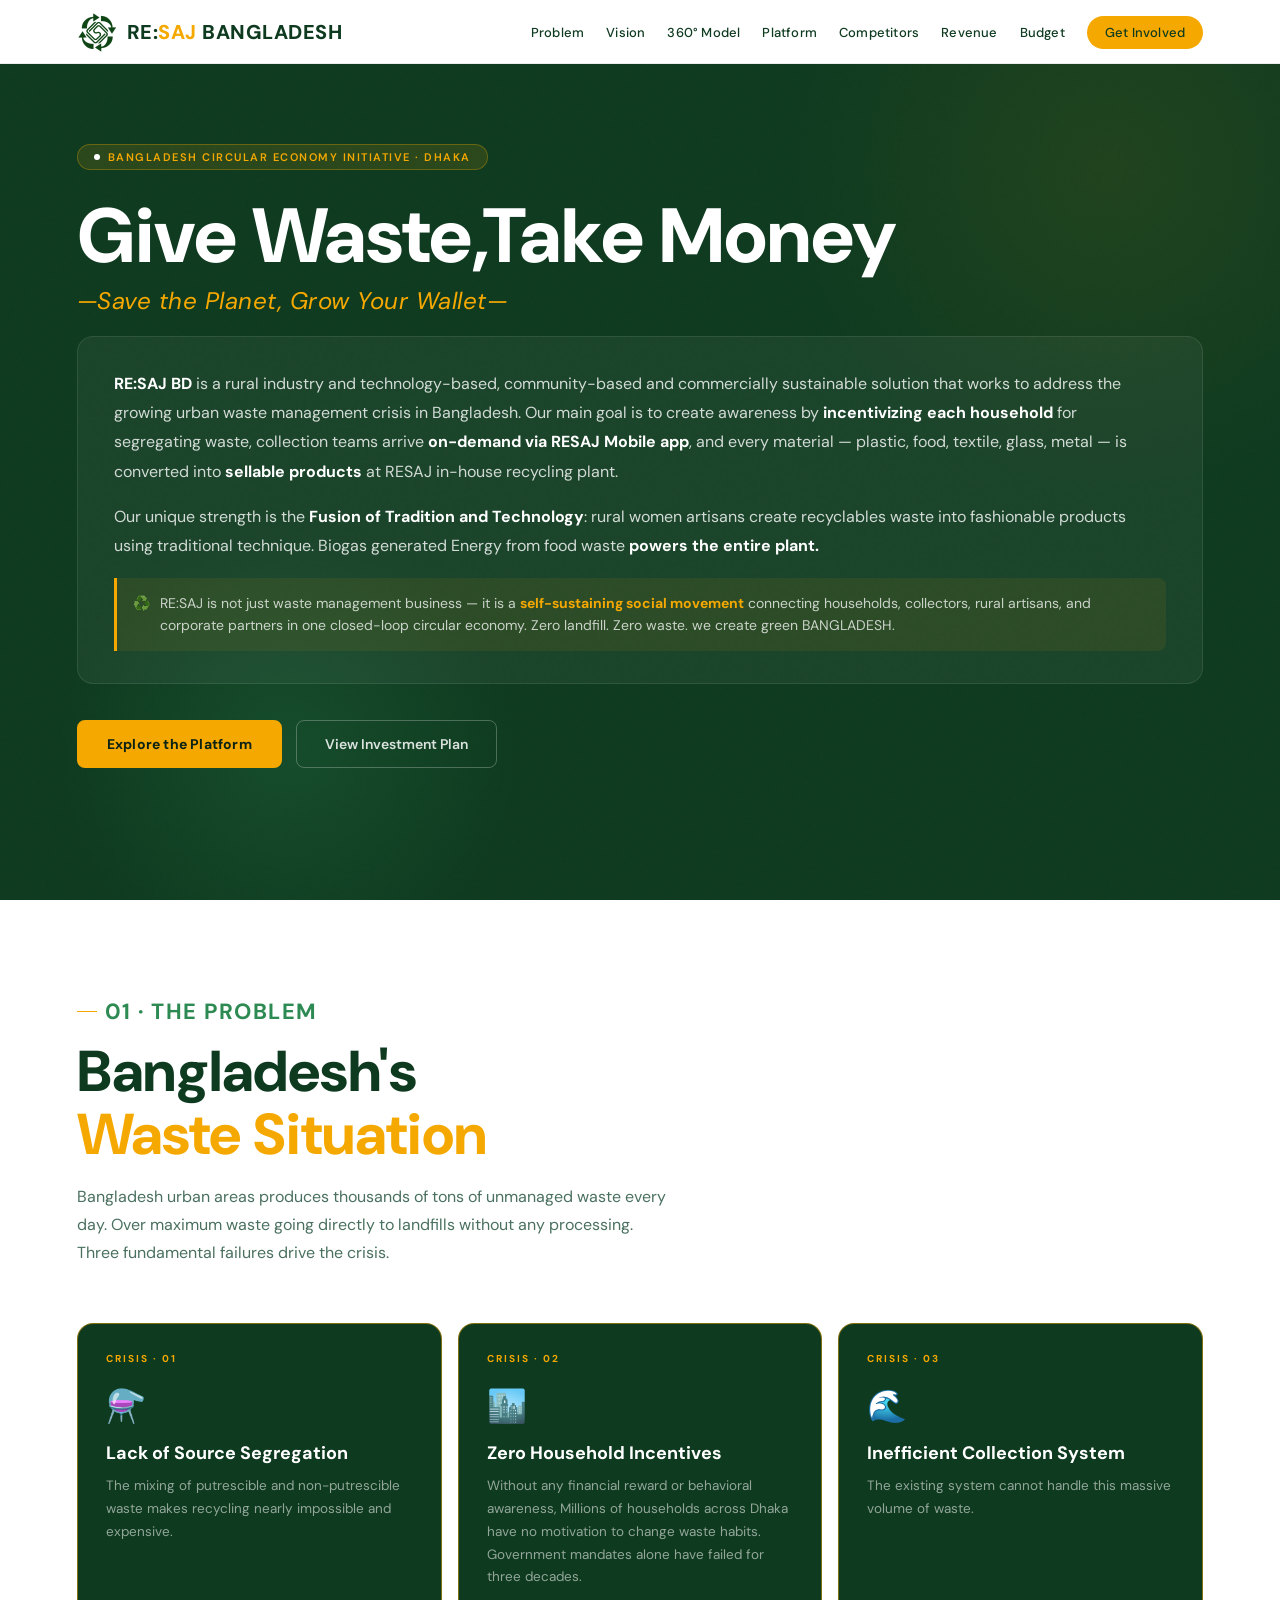
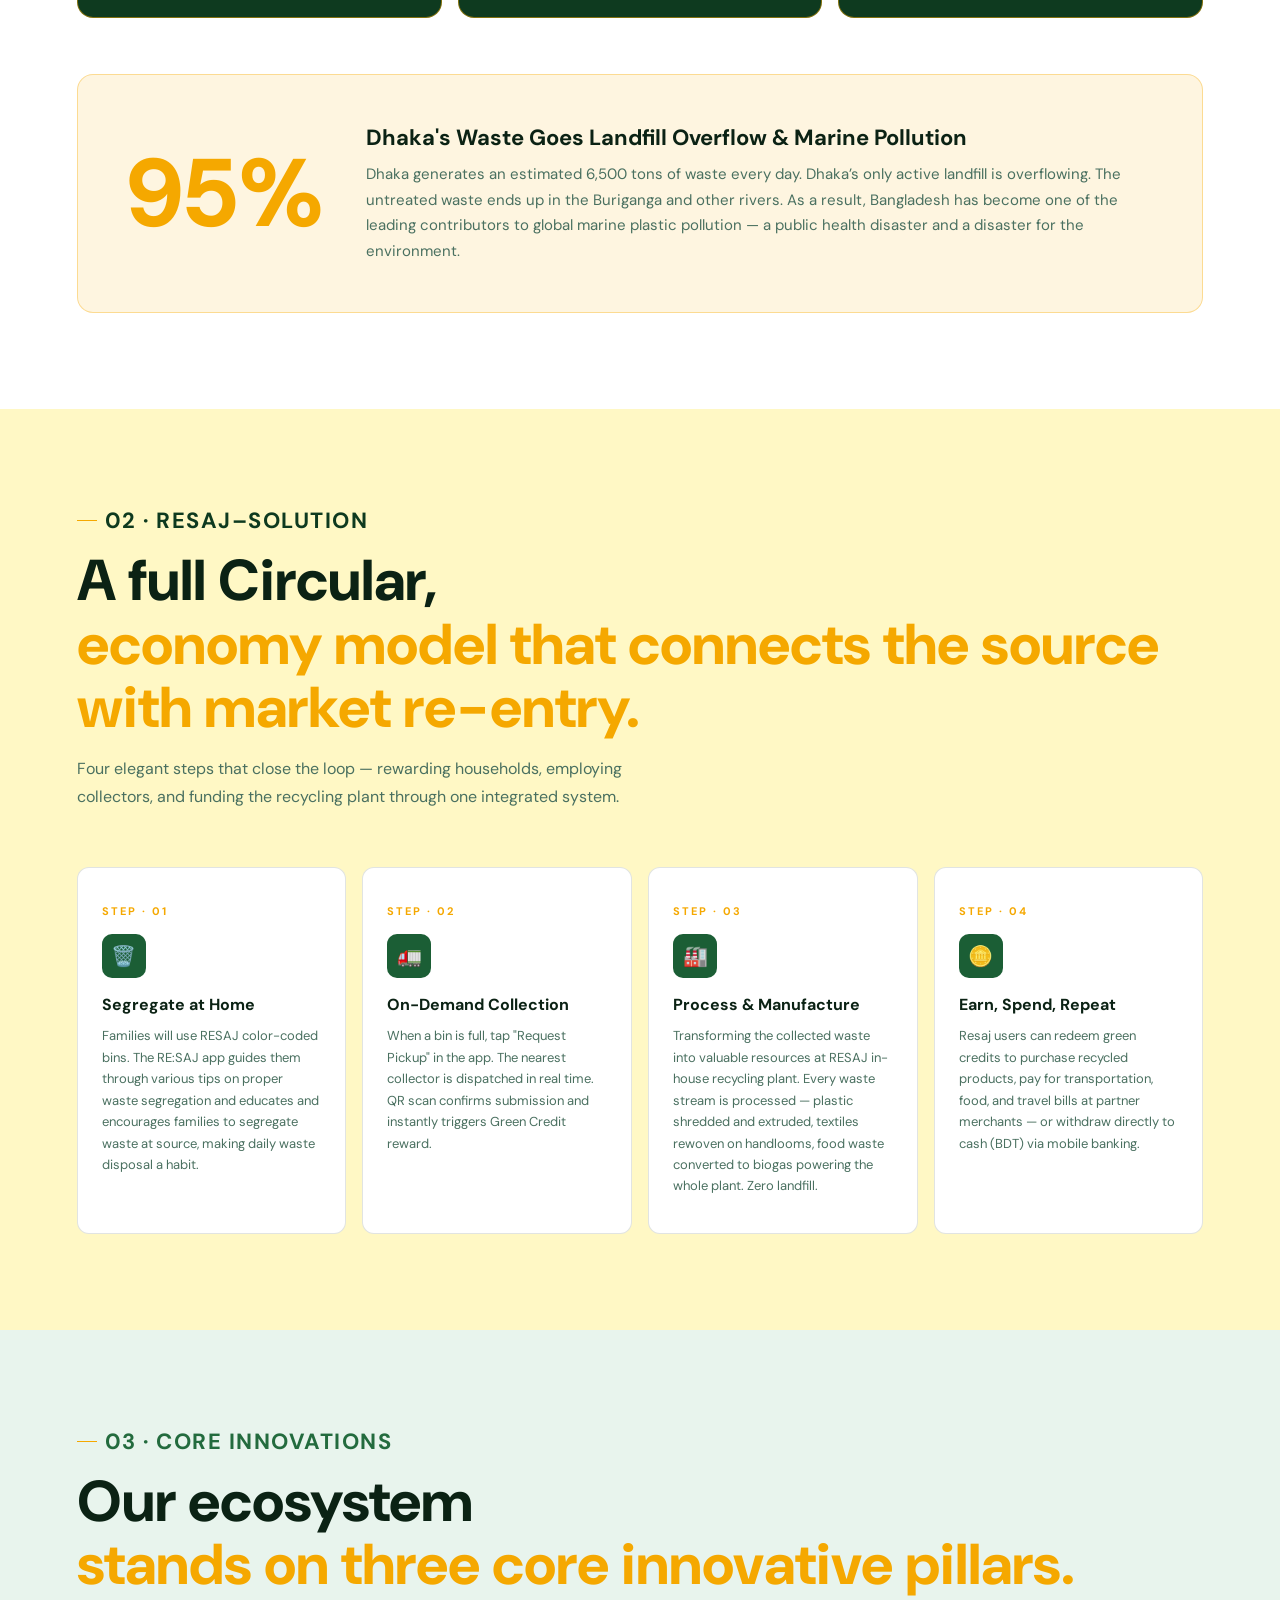
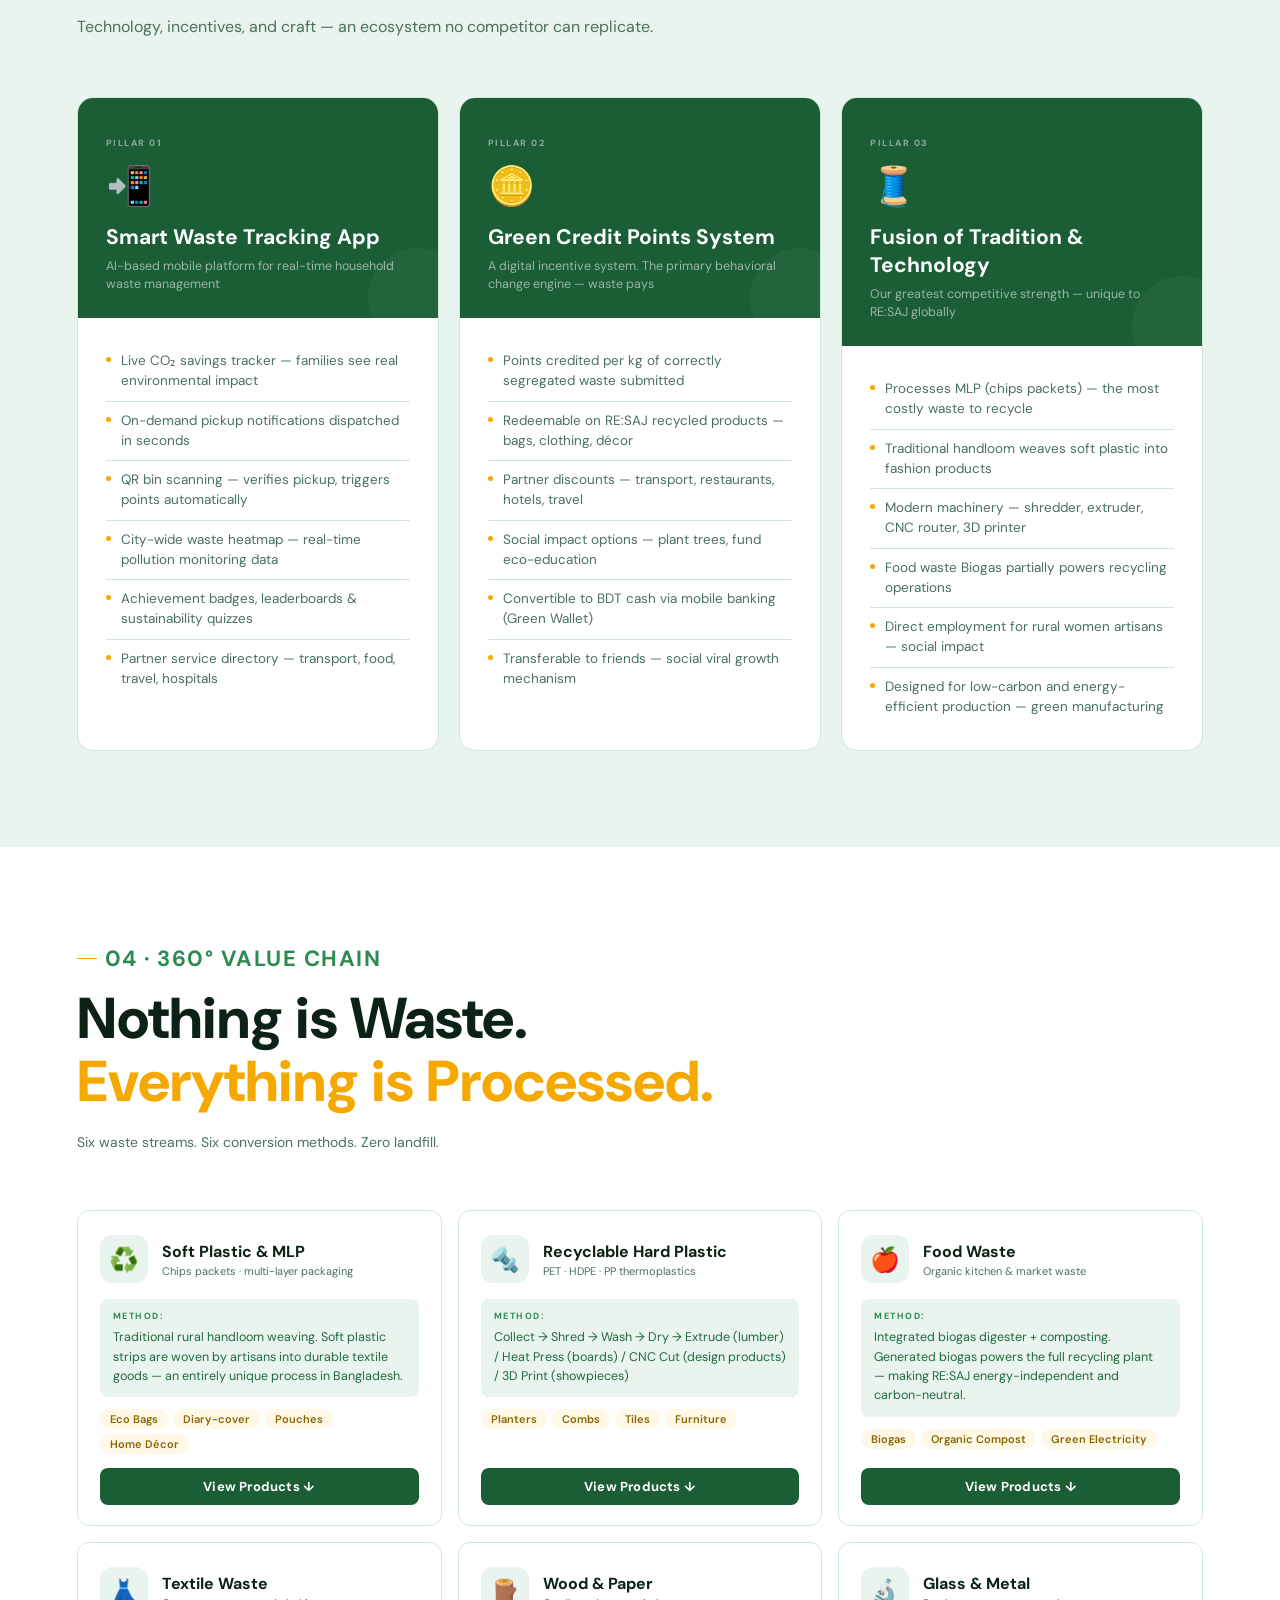
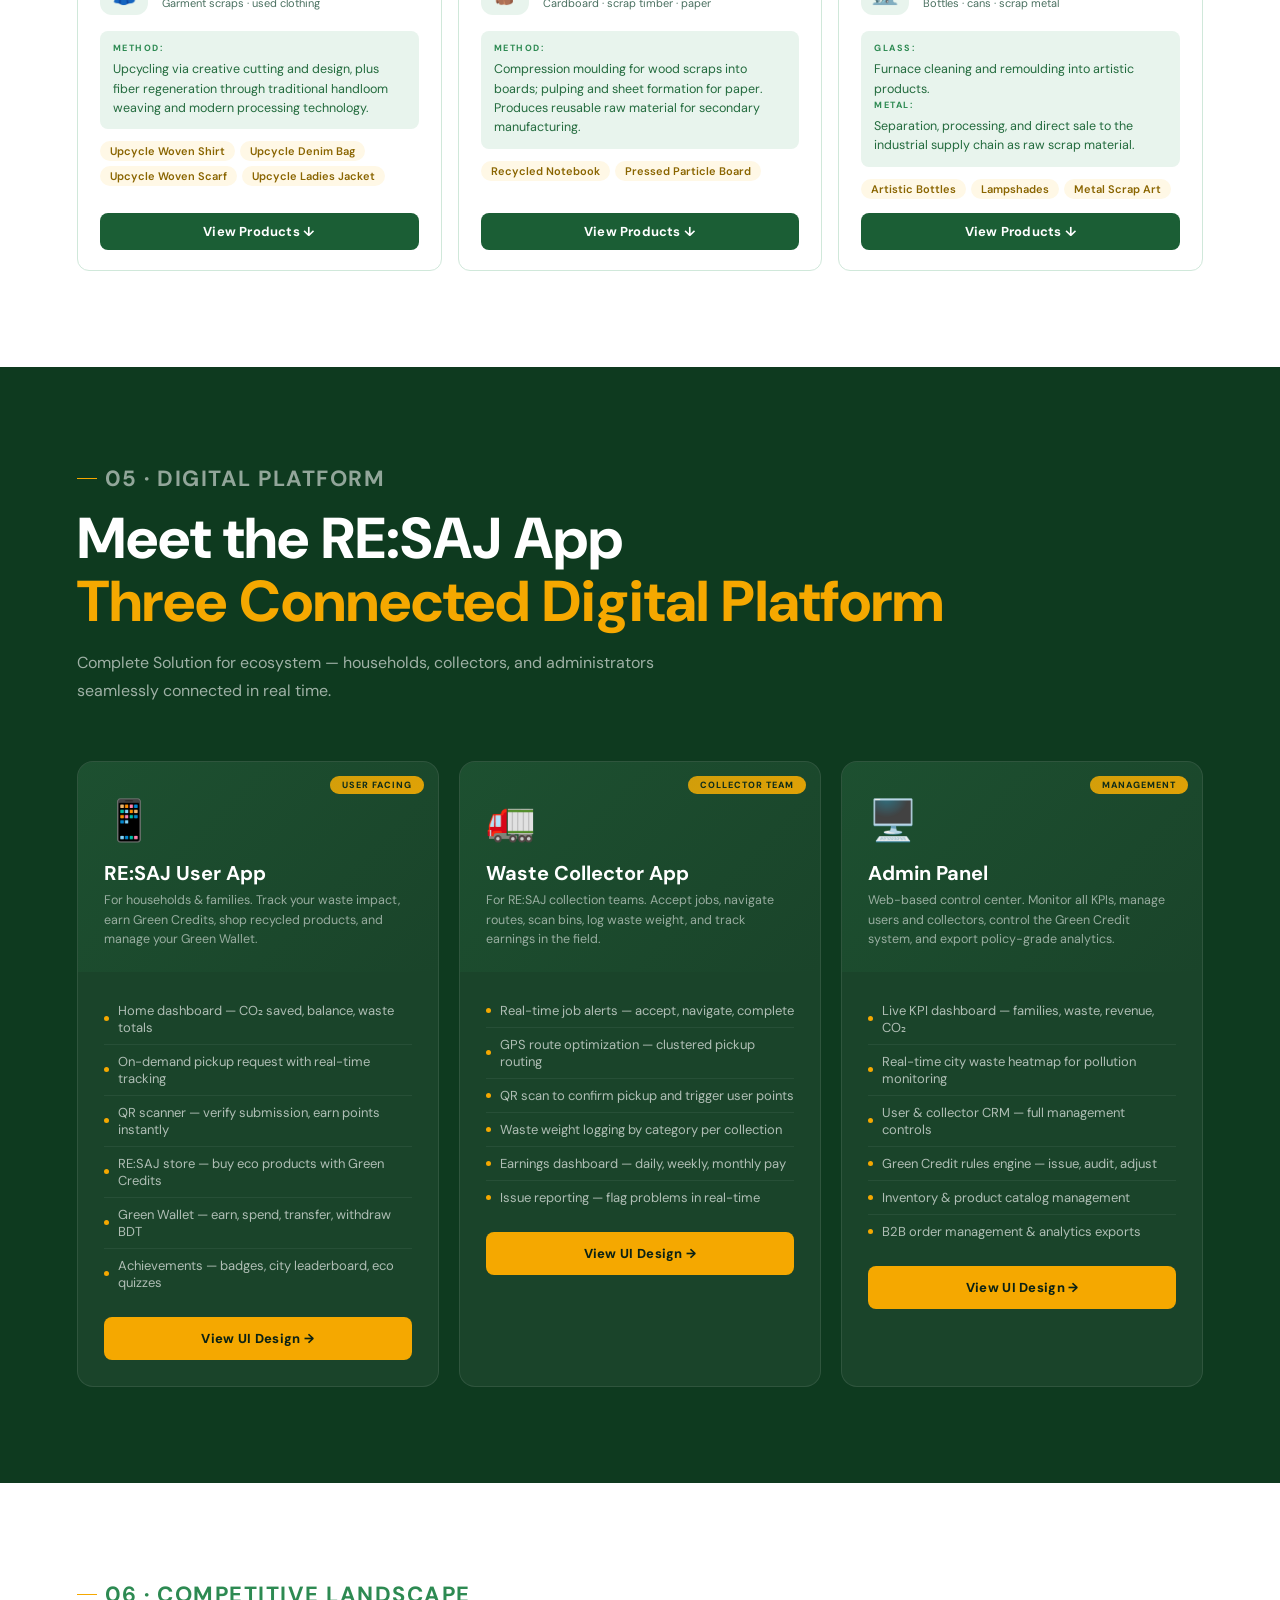
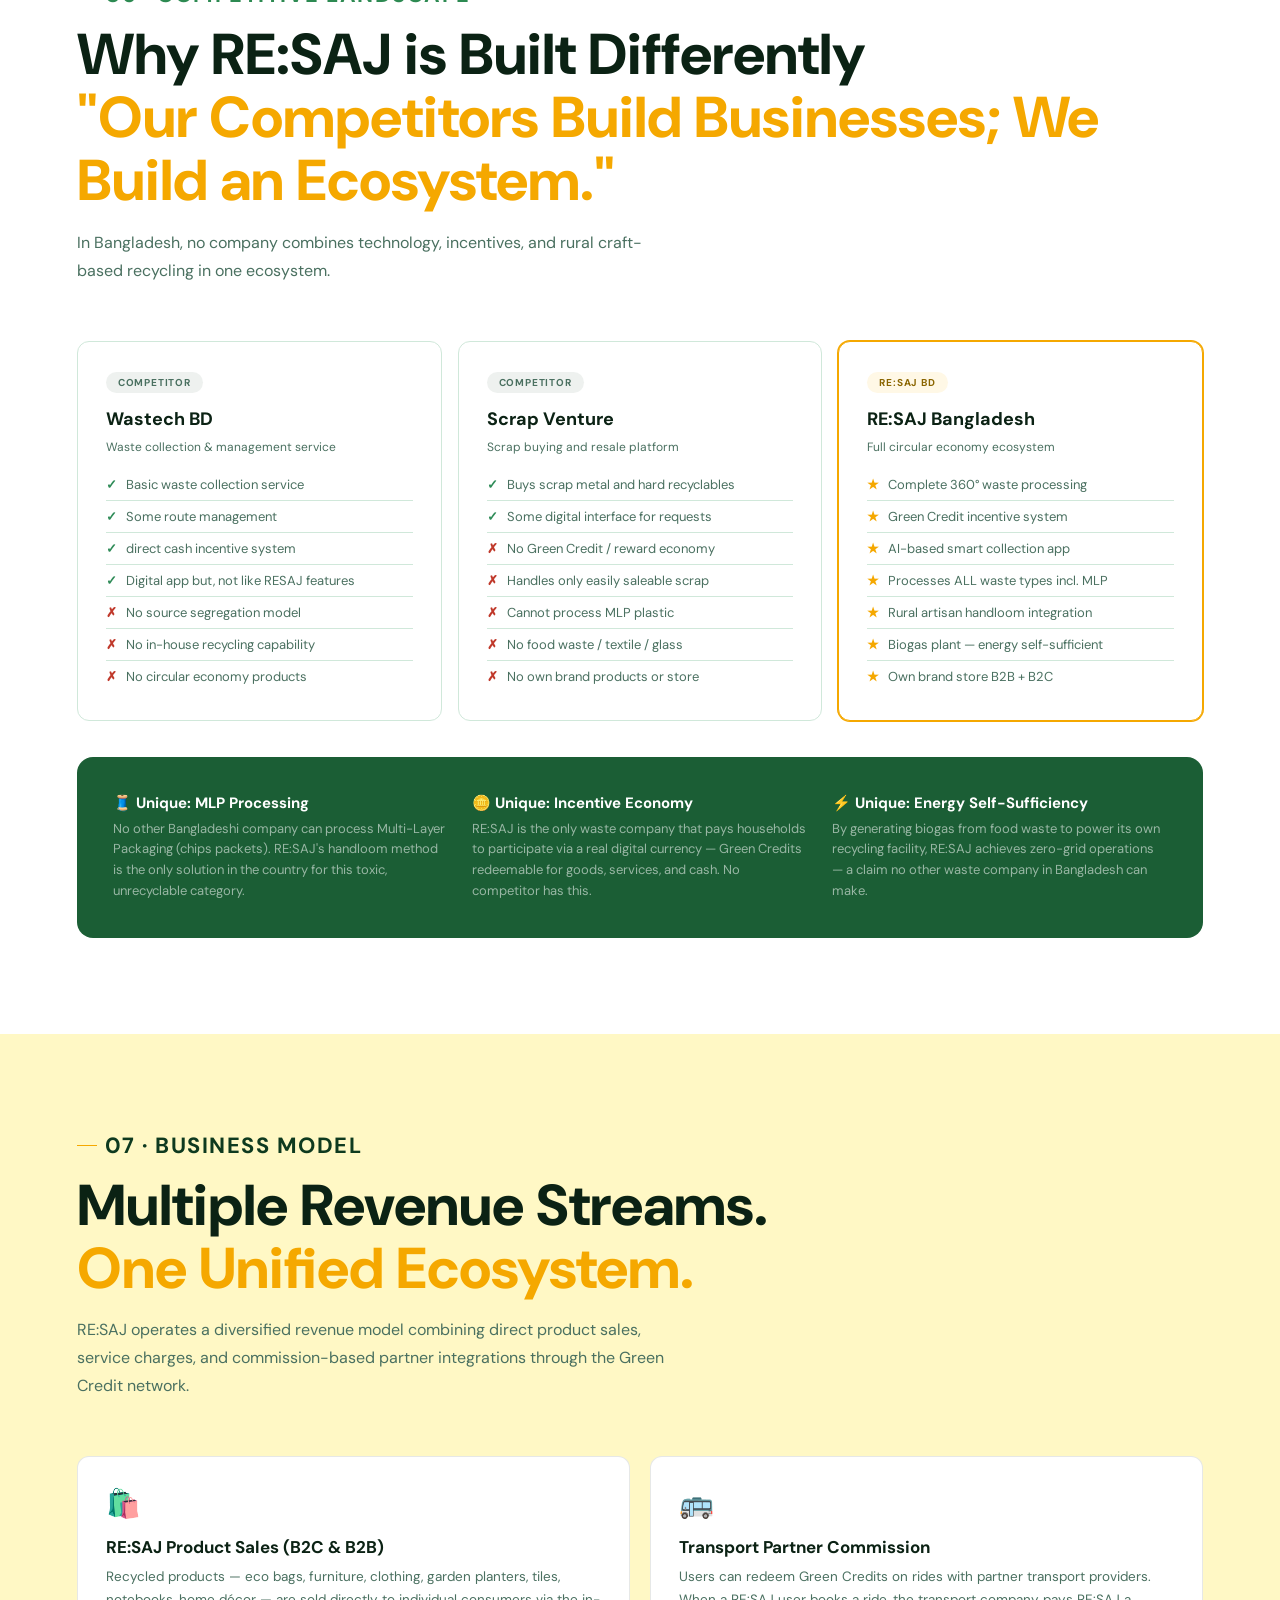
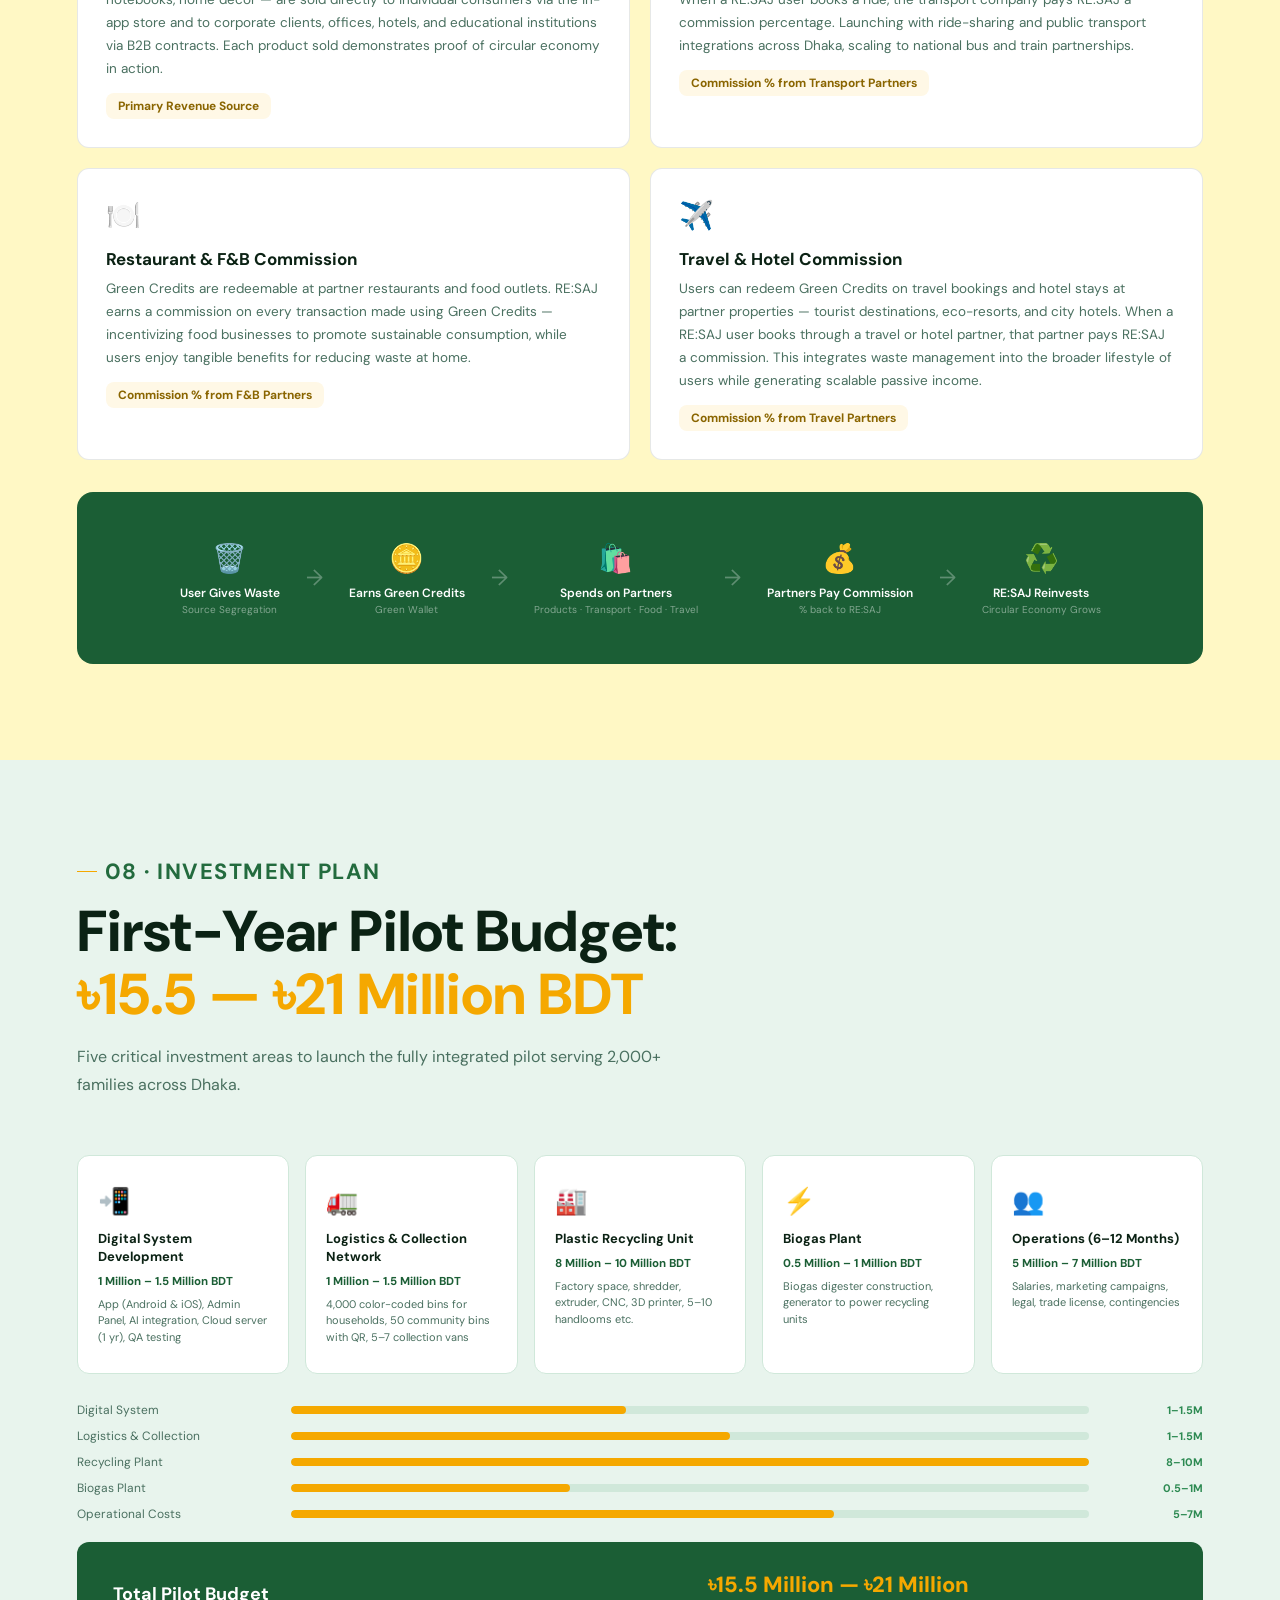
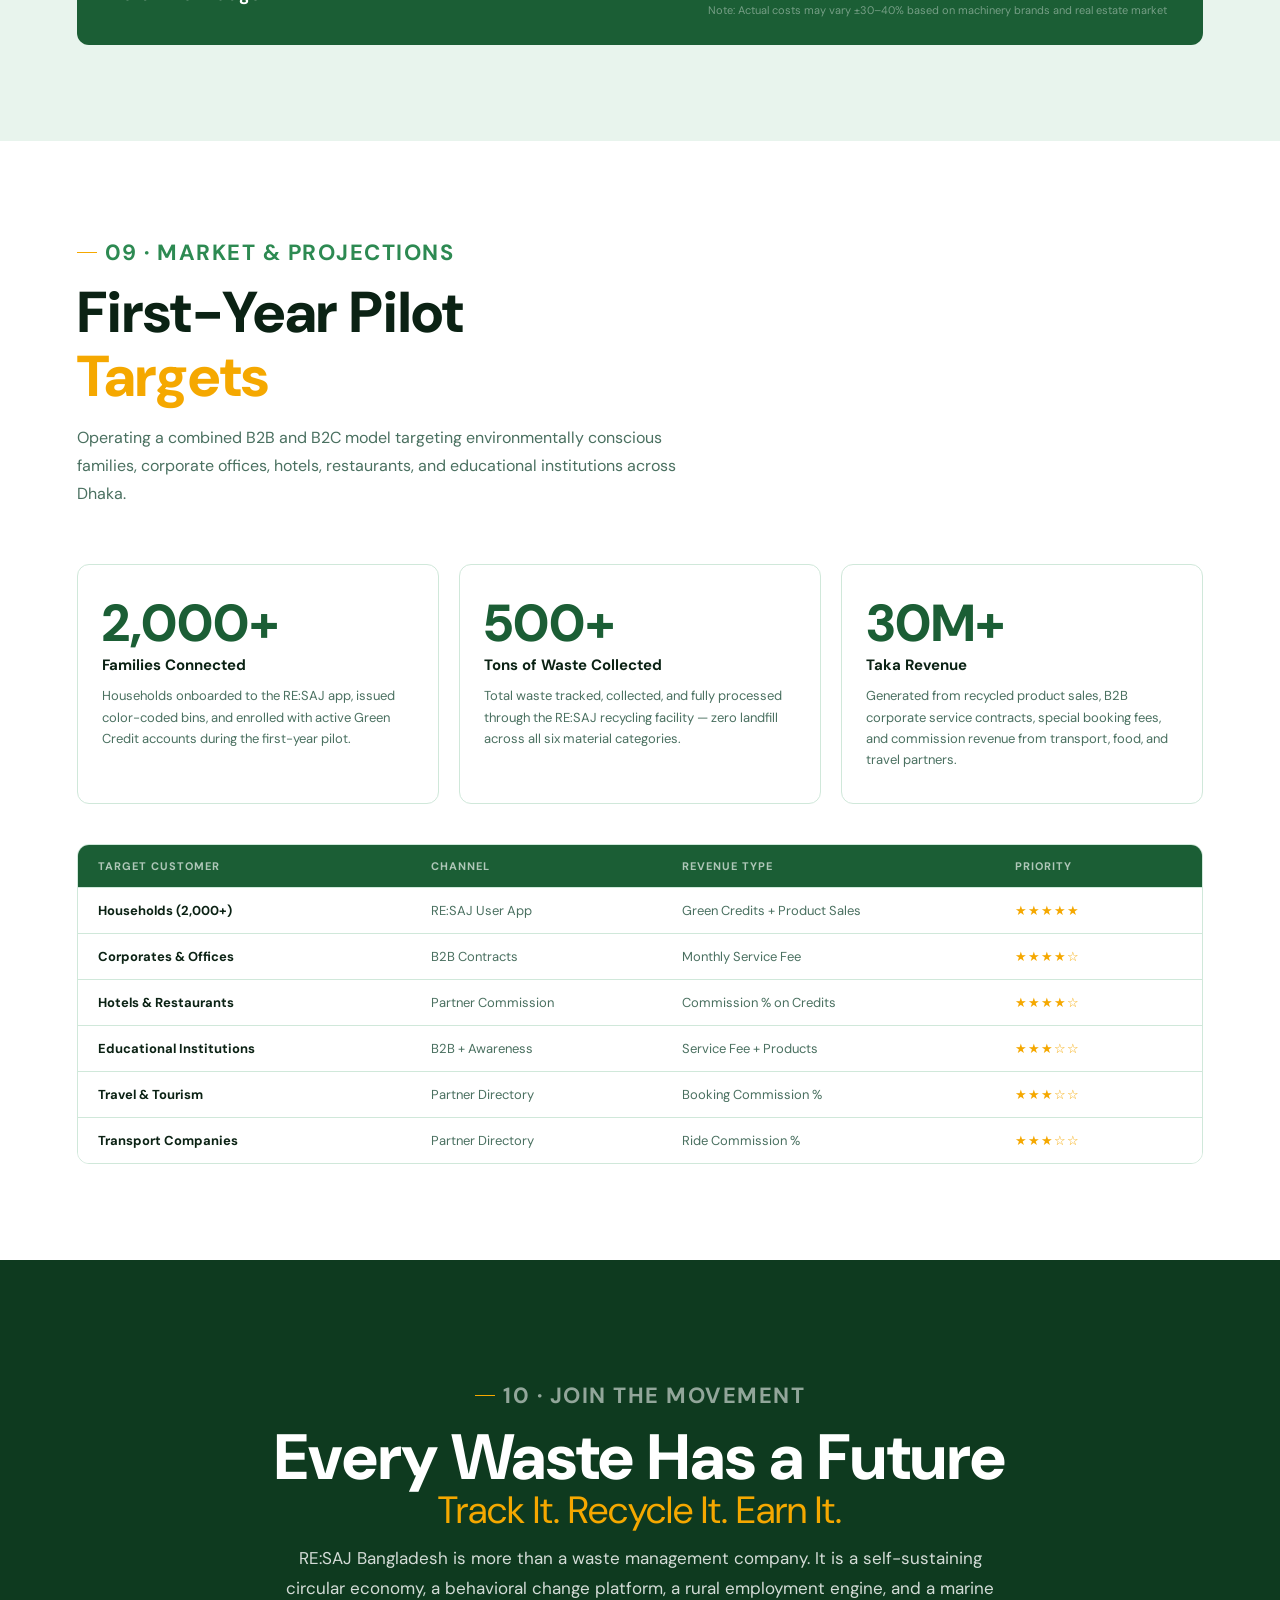
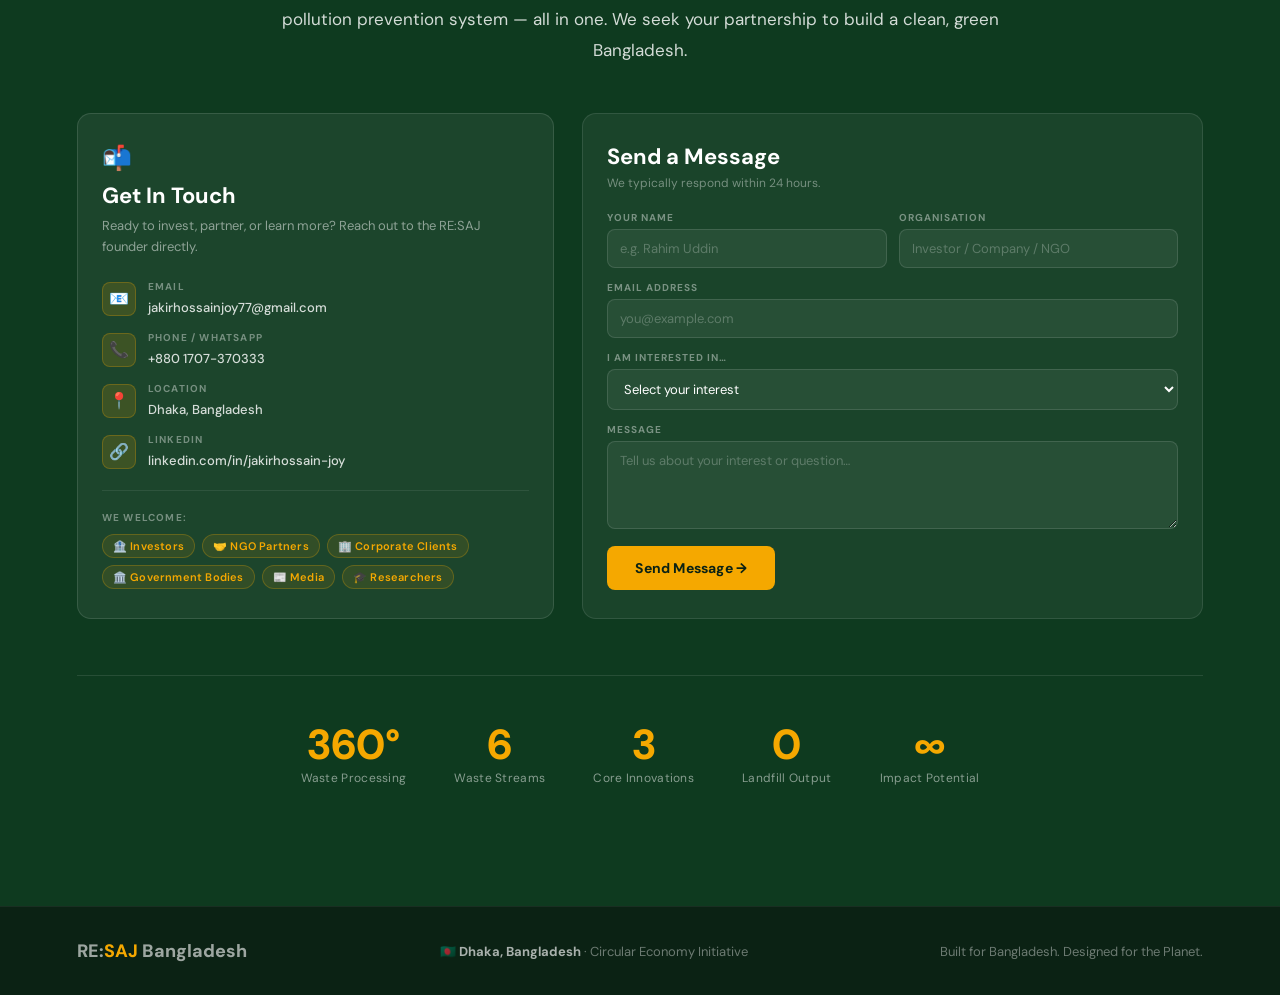
==== commit e134de96: "Fix typo in user description text" ====
--- a/index.html
+++ b/index.html
@@ -164,7 +164,7 @@
         <div class="v-step-num">STEP · 04</div>
         <div class="v-step-icon">🪙</div>
         <h3>Earn, Spend, Repeat</h3>
-        <p>Resaz users can redeem green credits to purchase recycled products, pay for transportation, food, and travel bills at partner merchants — or withdraw directly to cash (BDT) via mobile banking.</p>
+        <p>Resaj users can redeem green credits to purchase recycled products, pay for transportation, food, and travel bills at partner merchants — or withdraw directly to cash (BDT) via mobile banking.</p>
         <div class="v-step-bar"></div>
       </div>
     </div>
@@ -1042,4 +1042,4 @@
 </div>
 <script src="main.js"></script>
 </body>
-</html>+</html>
